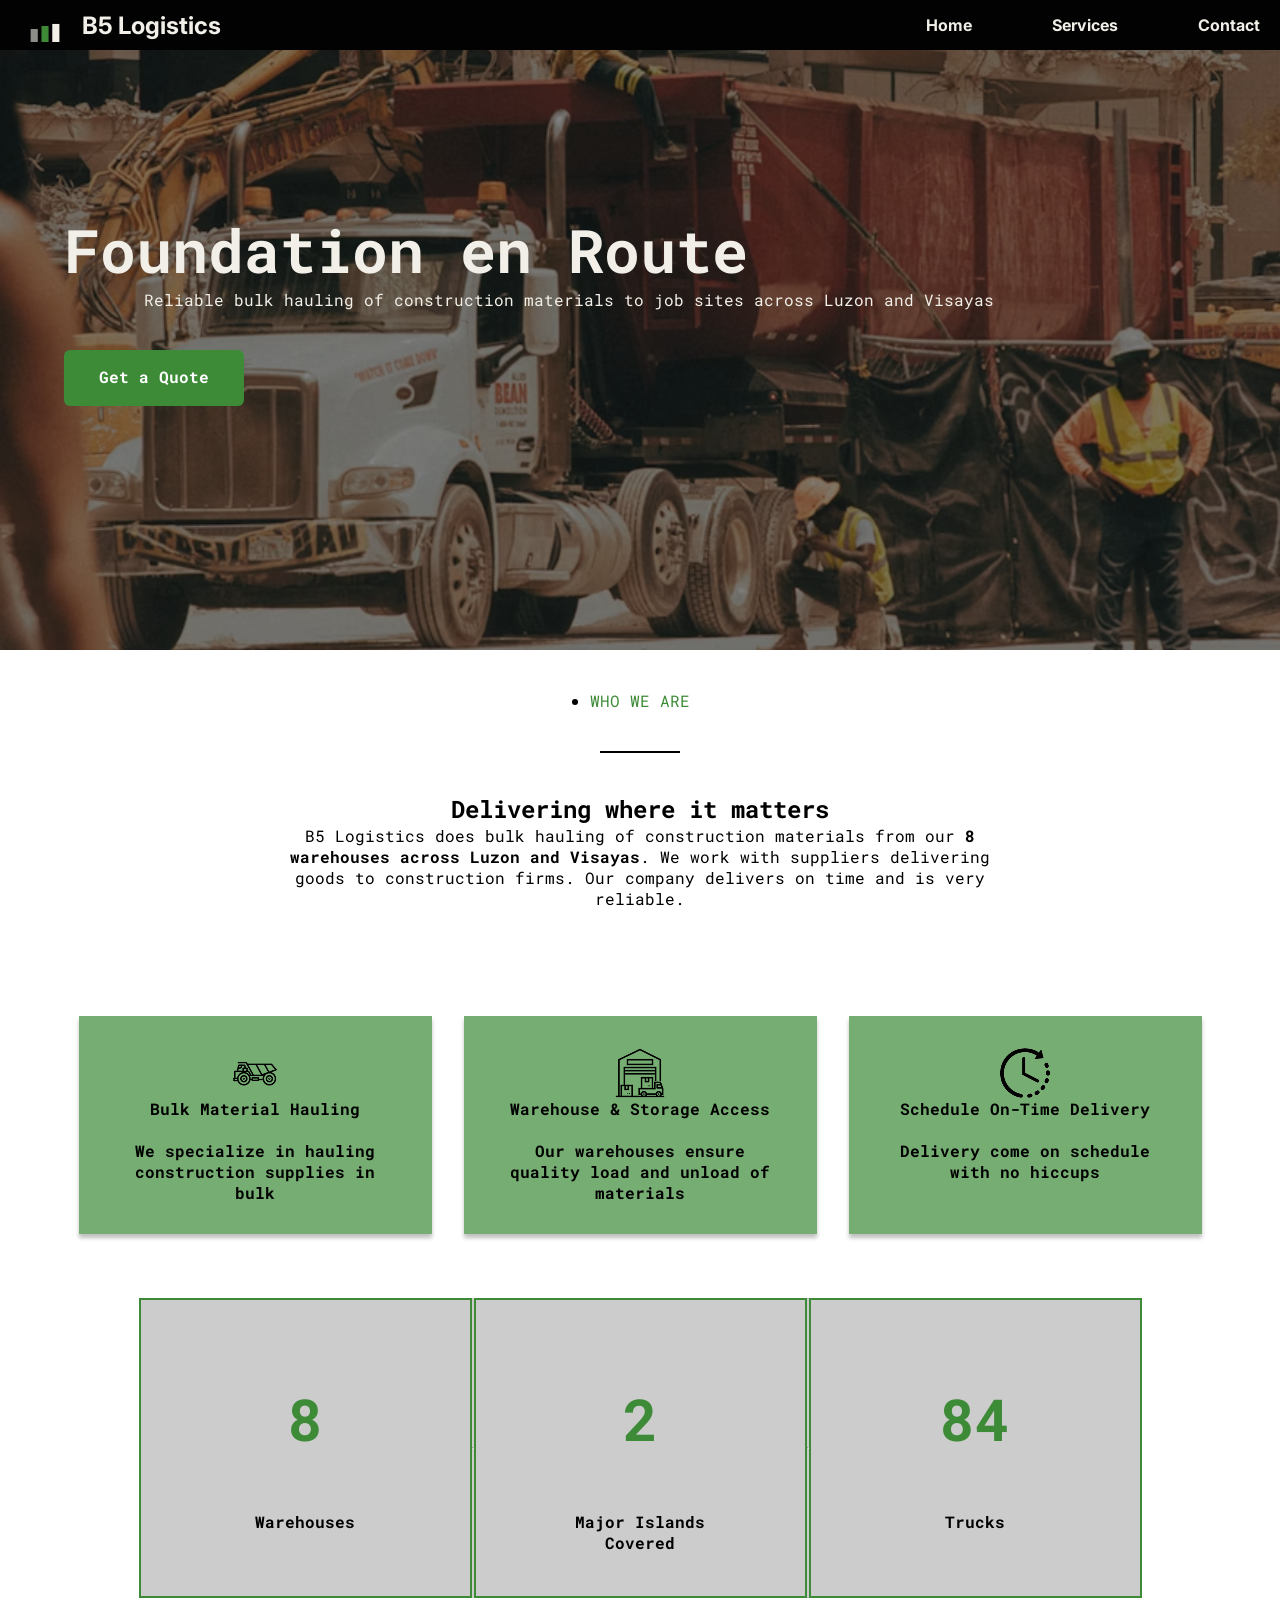
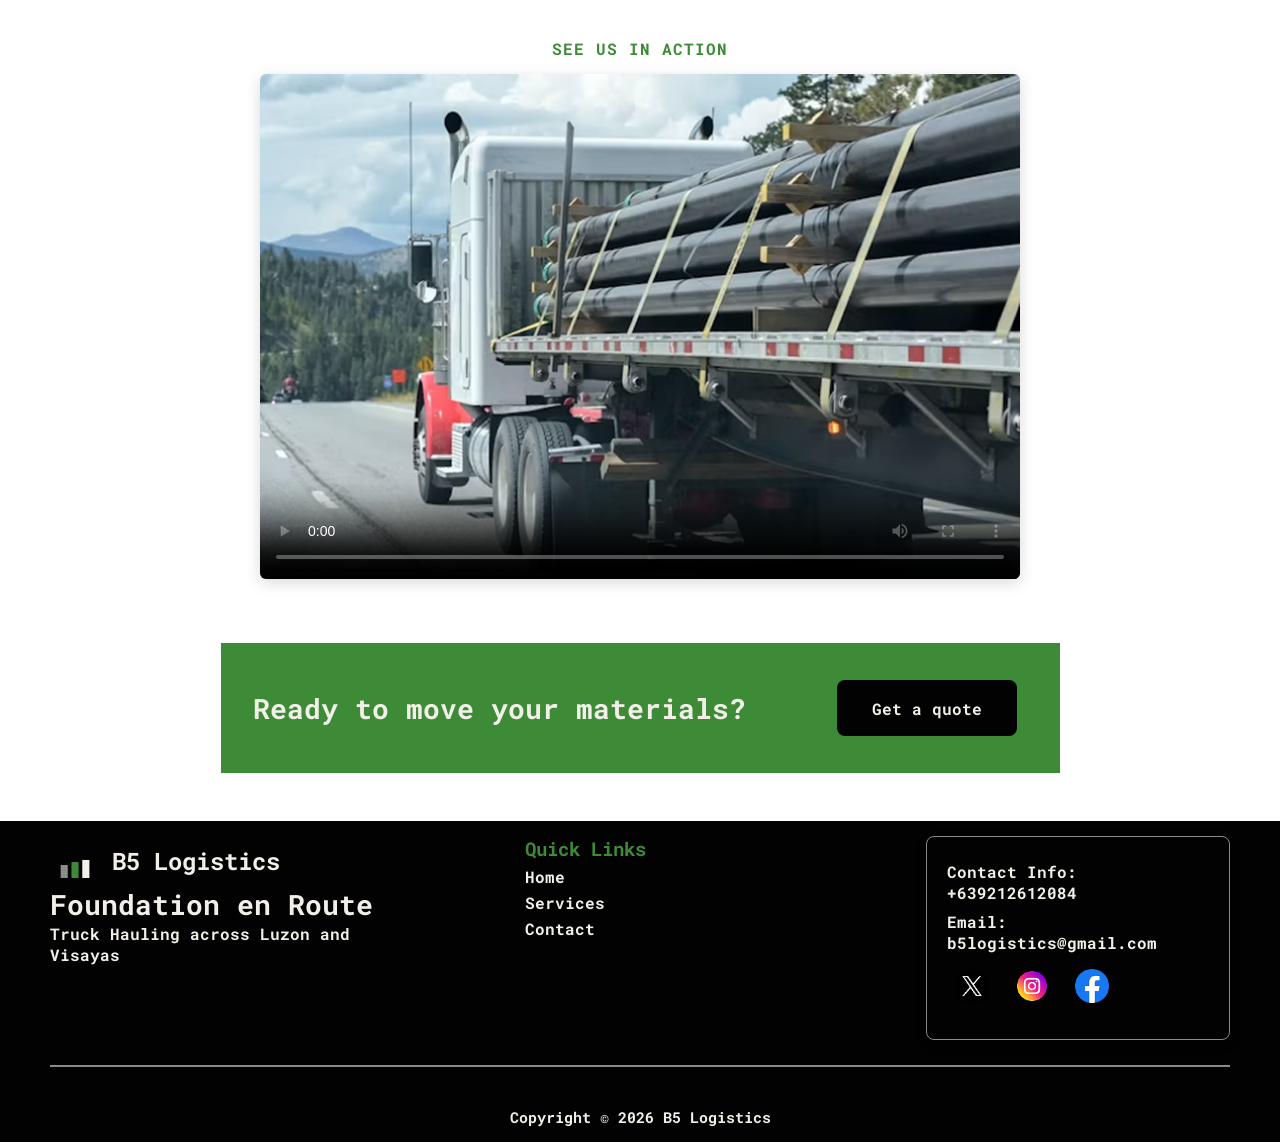
==== index.html @ 001ccda4 "added uncommited files" ====
<!DOCTYPE html>
<html lang="en">
<head>
    <meta charset="UTF-8">
    <meta name="viewport" content="width=device-width, initial-scale=1.0">
    <link rel="stylesheet" href="css/styles.css">
    <link rel="preconnect" href="https://fonts.googleapis.com">
    <link rel="preconnect" href="https://fonts.gstatic.com" crossorigin>
    <link href="https://fonts.googleapis.com/css2?family=Cinzel+Decorative:wght@400;700;900&family=Roboto+Mono:ital,wght@0,100..700;1,100..700&display=swap" rel="stylesheet">
    <link rel="preconnect" href="https://fonts.googleapis.com">
    <link rel="preconnect" href="https://fonts.gstatic.com" crossorigin>
    <link href="https://fonts.googleapis.com/css2?family=Cinzel+Decorative:wght@400;700;900&family=Inter:ital,opsz,wght@0,14..32,100..900;1,14..32,100..900&family=Roboto+Mono:ital,wght@0,100..700;1,100..700&display=swap" rel="stylesheet">
    <title>Home Page</title>
</head>
<body>
    <header>
        <nav id="navbar">
            <div class="logo">
                <img src="images/B5_LOGO NO BG.png" alt="B5 LOGO">
            <h1>B5 Logistics</h1>
            </div>
            
            <ul class="nav-list">
                <li><a href="/">Home</a></li>
                <li><a href="services.html">Services</a></li>
                <li><a href="contact.html">Contact</a></li>
            </ul>
        </nav>
    </header>

    <main>
        <div class="container">
            <section class="hero">
                <div class="hero-section">
                <h1>Foundation en Route</h1>
                <p>Reliable bulk hauling of construction materials to job sites across Luzon and Visayas</p>
                <a href="#" class="btn-primary">Get a Quote</a>
            </div>
            </section>
            <section class="who-we-are">
                <ul>
                    <li>WHO WE ARE</li>
                    <hr>
                </ul>
                
                <div>
                    <h1>Delivering where it matters</h1>
                    <p>B5 Logistics does bulk hauling of construction materials from our <strong> 8 warehouses across Luzon and Visayas</strong>. We work with suppliers delivering goods to construction firms. Our company delivers on time and is very reliable.</p>
                </div>
            </section>

            <section class="cards">
                <div>
                    <img src="/images/transport 1.png" alt="truck">
                    <p>Bulk Material Hauling</p> <br>
                    <p>We specialize in hauling construction supplies in bulk</p>
                </div>

                <div>
                    <img src="/images/transport 2.png" alt="">
                    <p>Warehouse & Storage Access</p> <br>
                    <p>Our warehouses ensure quality load and unload of materials</p>
                </div>

                <div>
                    <img src="/images/transport 3.png" alt="">
                    <p>Schedule On-Time Delivery</p> <br>
                    <p>Delivery come on schedule with no hiccups</p>
                </div>
            </section>

            <section class="stats">
                <div>
                    <h1>8</h1>
                    <p>Warehouses</p>
                    
                </div>
                <hr>
                <div>
                    <h1>2</h1>
                    <p>Major Islands Covered</p>
                </div>
                <hr>
                <div>
                    <h1>84</h1>
                    <p>Trucks</p>
                </div>
            </section>

            <section class="video-section">
                <h3>SEE US IN ACTION</h3>
                <div class="video-container" id="videoContainer">
                    <video controls poster="images/truck 1.png" class="truck-video">
                    <source src="media/haul mp4.mp4" type="video/mp4">
                    <source src="media/haul webm.webm" type="video/webm">
                    Your browser does not support the video tag.
                    </video>
                    
                    </div>
                </div> 
            </section>

            <section class="CTA">
                <h3>Ready to move your materials?</h3>
                <div>Get a quote</div>
            </section>
        </div>
    </main>
    <footer>
        <div class="footer-section">
            <div class="big-3">
                <div class="logo-links">
                <div class="footer-logo">
                    <div class="logo">
                    <img src="images/B5_LOGO NO BG.png" alt="B5 LOGO">
                    <h2>B5 Logistics</h2>
                    </div>
                    <h3>Foundation en Route</h3>
                    <p>Truck Hauling across Luzon and Visayas</p>
                </div>
                <div class="footer-links">
                    <h3 class="quick-links">Quick Links</h3>
                    <p><a href="#">Home</a></p>
                    <p><a href="#">Services</a></p>
                    <p><a href="#">Contact</a></p>
                </div>
            </div>
            <div class="contact-info">
                <p><a href="tel:+09212612084">Contact Info:  +639212612084</a></p>
                <p><a href="mailto:b5logistics@gmail.com">Email: b5logistics@gmail.com</a></p>
                <div class="soc-med">
                    <img src="images/twitter 1.png" alt="twitter" >
                    <img src="images/instagram (1) 1.png" alt="ig">
                    <img src="images/facebook (1) 1.png" alt="fb">
                </div>
            </div>
            </div>
            <hr>
            <div class="copyright">
                <p>Copyright &#169; 2026 B5 Logistics</p>
            </div>
        </div>
        
    </footer>
</body>
</html>
---- css/styles.css ----
:root{
    --black: #020202;
    --off-white: #f1efe8;
    --safety-green: #3D8B37;
    --concrete: #8a8c88;
}

* {
    margin: 0;
    padding: 0;
    box-sizing: border-box;
}

body{
    padding: 0;
    font-family: "Roboto Mono", monospace;
}

/* NAV BAR */
#navbar {
    max-height: 80px;
    background-color: var(--black);
    display: flex;
    color: var(--off-white);
    align-items: center;
    justify-content: space-between;
    padding: 0 20px;
    font-family: "Inter", sans-serif;
}

#navbar img {
    width: 50px;
    height: 50px;
    padding:0.5rem 0.5rem;
    margin: 0;
}

#navbar h1 {
    font-size: 24px;
}

.logo {
    display: flex;
    align-items: center;
    gap: 12px;
}
.nav-list {
    list-style: none;
    display: flex;
    gap: 5rem;
    align-items: center;
    max-width: 395px;
    margin: 0;
    
}

.nav-list a {
    text-decoration: none;
    color: var(--off-white);
}

.nav-list li {
    font-weight: bold;
    font-family: inter;
}

/* Container Div */
.container {
    width: 100%;
    max-width: 1280px;
    margin: 0 auto;
    
}

/* Hero Section */
.hero {
    background-image: url("/images/B5\ hero\ image.avif");
    color: var(--off-white);
    height: 600px;
    position: relative;
    background-size: cover;
    background-position: center;
    display: flex;
    
    margin: 0 auto;
    padding: 10rem 4rem;
}

.hero::before {
    content: "";
    background-color: rgba(26, 26, 26, 0.55);
    width: 100%;
    height: 100%;
    top: 0;
    left: 0;
    z-index: 0;
    position: absolute;
}

.hero-section {
    position: relative;
    z-index: 1;
    color: var(--off-white);
    display: flex;
    flex-direction: column;
}

.hero-section h1 {
    font-size: 60px;
}

.hero-section p {
    margin: 0 5rem;
    padding: 0 0 40px;
}

.btn-primary {
    display: inline-block;
    background-color: var(--safety-green);
    text-decoration: none;
    color: white;
    font-weight: bold;
    text-align: center;
    width: 180px;
    height: 56px;
    border-radius: 6px;
    padding: 16px 32px;
}

/* After section */
.who-we-are {
    display: flex;
    flex-direction: column;
    gap: 2rem;
    align-items: center;
    margin-top: 2.5em;
    margin-bottom: 2.5em;
}


.who-we-are ul {
    color: var(--safety-green);
    
}

li::marker {
    color: #020202;
}

.who-we-are hr {
    border: 1.5px solid black;
    display: block;
    margin-top: 2.5em;
    margin-bottom: 0.5em;
    margin-left: auto;
    margin-right: auto;
    width: 5em;
}

.who-we-are div {
    display: flex;
    flex-direction: column;
    max-width: 750px;
    max-height: 66px;
    text-align: center;
    align-items: center;
    margin-bottom: 117px;
}

.cards{
    display: flex;
    align-items: center;
    justify-content: center;
    gap: 2em;
    margin-bottom: 4rem;
}

.cards div, .cards p{
    align-items: center;
    text-align: center;
}

.cards div{
    width: 353px;
    height: 218px;
    display: flex;
    flex-direction: column;
    background-color: rgb(from var(--safety-green) r g b / 0.7);
    padding: 32px;
    font-weight: bold;   
    box-shadow: 0 4px 4px 0 rgba(0, 0, 0, 0.25);
}

.cards div img{
    height: 50px;
    width: 50px;
}

/* stats */
.stats{
    display: flex;
    justify-content: center;
    align-items: center;
    background-color: rgb(0 0 0 / 0.20);
    max-width: 1003px;
    margin: 0 auto 2.5em auto;
}

.stats div{
    display: flex;
    flex-direction: column;
    align-items: center;
    text-align: center;
    gap: 54px;
    padding: 80px;
    width: 100%;
    font-weight: bold;
    max-height: 300px;
    border-left: 2px solid #8c8c88;
    border: 2px solid var(--safety-green);
}

.stats h1{
    color: var(--safety-green);
    font-size: 58px;
}

/* Video Section */
.video-section{
    text-align: center;
    max-width: 800px;
    margin: 40px auto;
    padding: 0 20px;
}

.video-section h3{
    color: var(--safety-green);
    font-size: 1rem;
    font-weight: bold;
    letter-spacing: 1px;
    margin-bottom: 15px;
}

.truck-video{
    position: relative;
    width: 100%;
    cursor: pointer;
    border-radius: 6px;
    overflow: hidden;
    box-shadow: 0 4px 15px rgba(0, 0, 0, 0.15);
    display: block;
    margin-bottom: 4rem;
}

/* CTA*/
.CTA{
    width: 100%;
    max-width: 839px;
    display: flex;
    align-items: center;
    justify-content: center;
    gap: 5rem;
    height: 130px;
    background-color: var(--safety-green);
    margin: 0 auto 3rem auto;
    padding: 4rem 2rem;
    color: var(--off-white);
}

.CTA h3{
    font-weight: bold;
    font-size: 1.75em;
    text-align: center;
}

.CTA div{
    background-color: var(--black);
    width: 180px;
    height: 56px;
    display: inline-flex;
    border-radius: 8px;
    align-items: center;
    justify-content: center;
    margin: 0 auto;
    padding: 1.75rem 1.1rem;
    font-weight: bold;
}

/* footer */

.footer-section{
    width: 100%;
    min-height: 240px;
    color: var(--off-white);
    background-color: var(--black);
    padding: 15px 50px;
    position: relative;
    
}

.big-3{
    display: flex;
    gap: 280px;
    position: relative;
}
.logo-links{
    display: inline-flex;
    gap: 110px;
}

.footer-section img {
    width: 50px;
    height: 50px;
    padding:0.5rem 0.5rem;
    margin: 0;
}

.footer-logo{
    display: flex;
    flex-direction: column;
    width: 365px;
}

.footer-logo h3 {
    font-size: 28px;
}

.footer-logo p{
    font-size: 15;
    font-weight: bold;
}

.footer-links{
    display: flex;
    flex-direction: column;
    gap: 0.3rem;
}

.quick-links{
    color: var(--safety-green);
    font-weight: bold;
}

.footer-links a, .contact-info a{
    text-decoration: none;
    color: var(--off-white);
    font-weight: bold;
}

.contact-info{
    display: flex;
    flex-direction: column;
    gap: 0.5rem;
}

.soc-med img{
    width: 50px;
    height: 50px;
}

footer hr{
    border: 1px solid var(--concrete);
    margin: 25px auto 40px auto;
    width: 100%;
}

.copyright{
    margin: 0 auto;
    width: 100%;
    text-align: center;
    padding: 0;
    
}

.copyright p{
    font-weight: bold;
    font-size: 15px;
}


.text-header {
    background-color: var(--black);
    min-height: 220px;
    display: flex;
    flex-direction: column;
    justify-content: center;
    padding: 20px;
}

.text-header h1,
.text-header p {
    color: var(--off-white);
}

.text-header h1 { font-size: 46px; }

.text-header p {
    font-size: 17px;
    max-width: 500px;
    margin-top: 14px;
}

.services, .history {
    max-width: 1280px;
    margin: 0 auto;
    padding: 50px 20px;
    display: flex;
    flex-direction: column;
    gap: 56px;
}

.service-row, .contact-row {
    display: flex;
    flex-direction: column;
    gap: 24px;
}

.service-row img, .contact-row img {
    width: 100%;
    height: 240px;
    object-fit: cover;
    border-radius: 8px;
    box-shadow: 0 4px 12px rgba(0, 0, 0, 0.15);
}

.service-row h2, .contact-row h2 {
    font-size: 26px;
    margin-bottom: 14px;
}

.service-row p, .contact-row p {
    font-size: 17px;
    line-height: 1.6;
}

/* TABLET AND UP */
@media (min-width: 768px) {
    .service-row, .contact-row {
        flex-direction: row;
        align-items: center;
        gap: 60px;
    }

    .service-row img,
    .service-row div, .contact-row img, .contact-row div {
        flex: 1;
    }

    .service-row img, .contact-row img { height: 380px; }

    .service-row:nth-child(even) {
        flex-direction: row-reverse;
    }
}

/* COVERAGE TABLE: mobile first */
.coverage-table { display: none; }

.coverage-list {
    list-style: none;
    display: flex;
    flex-direction: column;
    gap: 12px;
}

.coverage-list li {
    background-color: var(--off-white);
    border-left: 4px solid var(--safety-green);
    border-radius: 6px;
    padding: 14px 16px;
    display: flex;
    flex-direction: column;
    gap: 4px;
}

.coverage-list span { font-size: 14px; }

.visually-hidden {
    position: absolute;
    width: 1px;
    height: 1px;
    overflow: hidden;
    clip: rect(0 0 0 0);
}

/* TABLET AND UP */
@media (min-width: 768px) {
    .coverage-list { display: none; }

    .table-wrap {
        border-radius: 8px;
        overflow: hidden;
        box-shadow: 0 4px 12px rgba(0, 0, 0, 0.15);
        margin-bottom: 40px;
    }

    .coverage-table {
        display: table;
        width: 100%;
        border-collapse: collapse;
        font-size: 15px;
    }

    .coverage-table th,
    .coverage-table td { padding: 16px 20px; }

    .coverage-table thead {
        background-color: var(--safety-green);
        color: white;
    }

    .coverage-table tbody tr { background-color: white; }
    .coverage-table tbody tr:nth-child(even) { background-color: var(--off-white); }

    .coverage-table th:nth-child(1),
    .coverage-table td:nth-child(1) { text-align: left; }

    .coverage-table th:nth-child(2),
    .coverage-table td:nth-child(2) { text-align: center; font-weight: bold; }

    .coverage-table th:nth-child(3),
    .coverage-table td:nth-child(3) { text-align: right; }
}

/* PRINT */
@media print {
    .coverage-table { display: table; }   /* always show the table on paper */
    .coverage-list { display: none; }
    .coverage-table thead { background-color: black; color: white; }
    .table-wrap { box-shadow: none; }
}

/* CONTACT FORM + INFO: mobile first */
.contact {
    display: flex;
    flex-direction: column;
    gap: 32px;
    padding: 50px 20px;
}

.contact fieldset {
    border: 1.5px solid var(--concrete);
    border-radius: 8px;
    padding: 24px 20px;
    box-shadow: 0 4px 12px rgba(0, 0, 0, 0.15);
}

.contact legend {
    color: var(--safety-green);
    font-weight: bold;
    padding: 0 8px;
}

.field {
    display: flex;
    flex-direction: column;
    gap: 6px;
    margin-bottom: 18px;
}

.field label {
    font-size: 13px;
    color: var(--concrete);
}

.field input,
.field textarea {
    width: 100%;
    padding: 12px;
    border: 1px solid var(--concrete);
    border-radius: 4px;
    font: inherit;
    font-size: 15px;
    background-color: white;
}

.field textarea {
    min-height: 140px;
    resize: vertical;
}

.field input:focus,
.field textarea:focus {
    outline: 2px solid var(--safety-green);
    border-color: var(--safety-green);
}

/* buttons */
.form-buttons {
    display: flex;
    justify-content: center;
    gap: 16px;
    margin-top: 24px;
}

.btn-submit,
.btn-reset {
    font: inherit;
    font-weight: bold;
    padding: 12px 32px;
    border-radius: 6px;
    cursor: pointer;
    box-shadow: 0 2px 6px rgba(0, 0, 0, 0.15);
}

.btn-submit {
    background-color: var(--safety-green);
    color: white;
    border: none;
}

.btn-reset {
    background-color: transparent;
    color: var(--concrete);
    border: 1.5px solid var(--concrete);
}

/* info box */
.contact-info {
    border: 1.5px solid var(--concrete);
    border-radius: 8px;
    padding: 24px 20px;
    box-shadow: 0 4px 12px rgba(0, 0, 0, 0.15);
}

.contact-info h2 {
    display: flex;
    align-items: center;
    gap: 10px;
    color: var(--safety-green);
    font-size: 22px;
    margin-bottom: 8px;
}

.contact-info h2 img {
    width: 28px;
    height: 28px;
}

.info-row {
    display: flex;
    gap: 16px;
    padding: 14px 0;
    border-bottom: 1px solid var(--concrete);
}

.info-row:last-child { border-bottom: none; }

.info-row dt {
    font-weight: bold;
    min-width: 110px;
}

.info-row a {
    color: inherit;
    text-decoration: none;
}

/* DESKTOP: form left, info right */
@media (min-width: 1024px) {
    .contact {
        flex-direction: row;
        align-items: flex-start;
        gap: 48px;
    }

    .contact-form { flex: 3; }

    .contact-info { flex: 2; }
}

/* PRINT: forms don't work on paper, so show contact info only */
@media print {
    .contact-form { display: none; }
    .contact-info { box-shadow: none; border: none; }
}
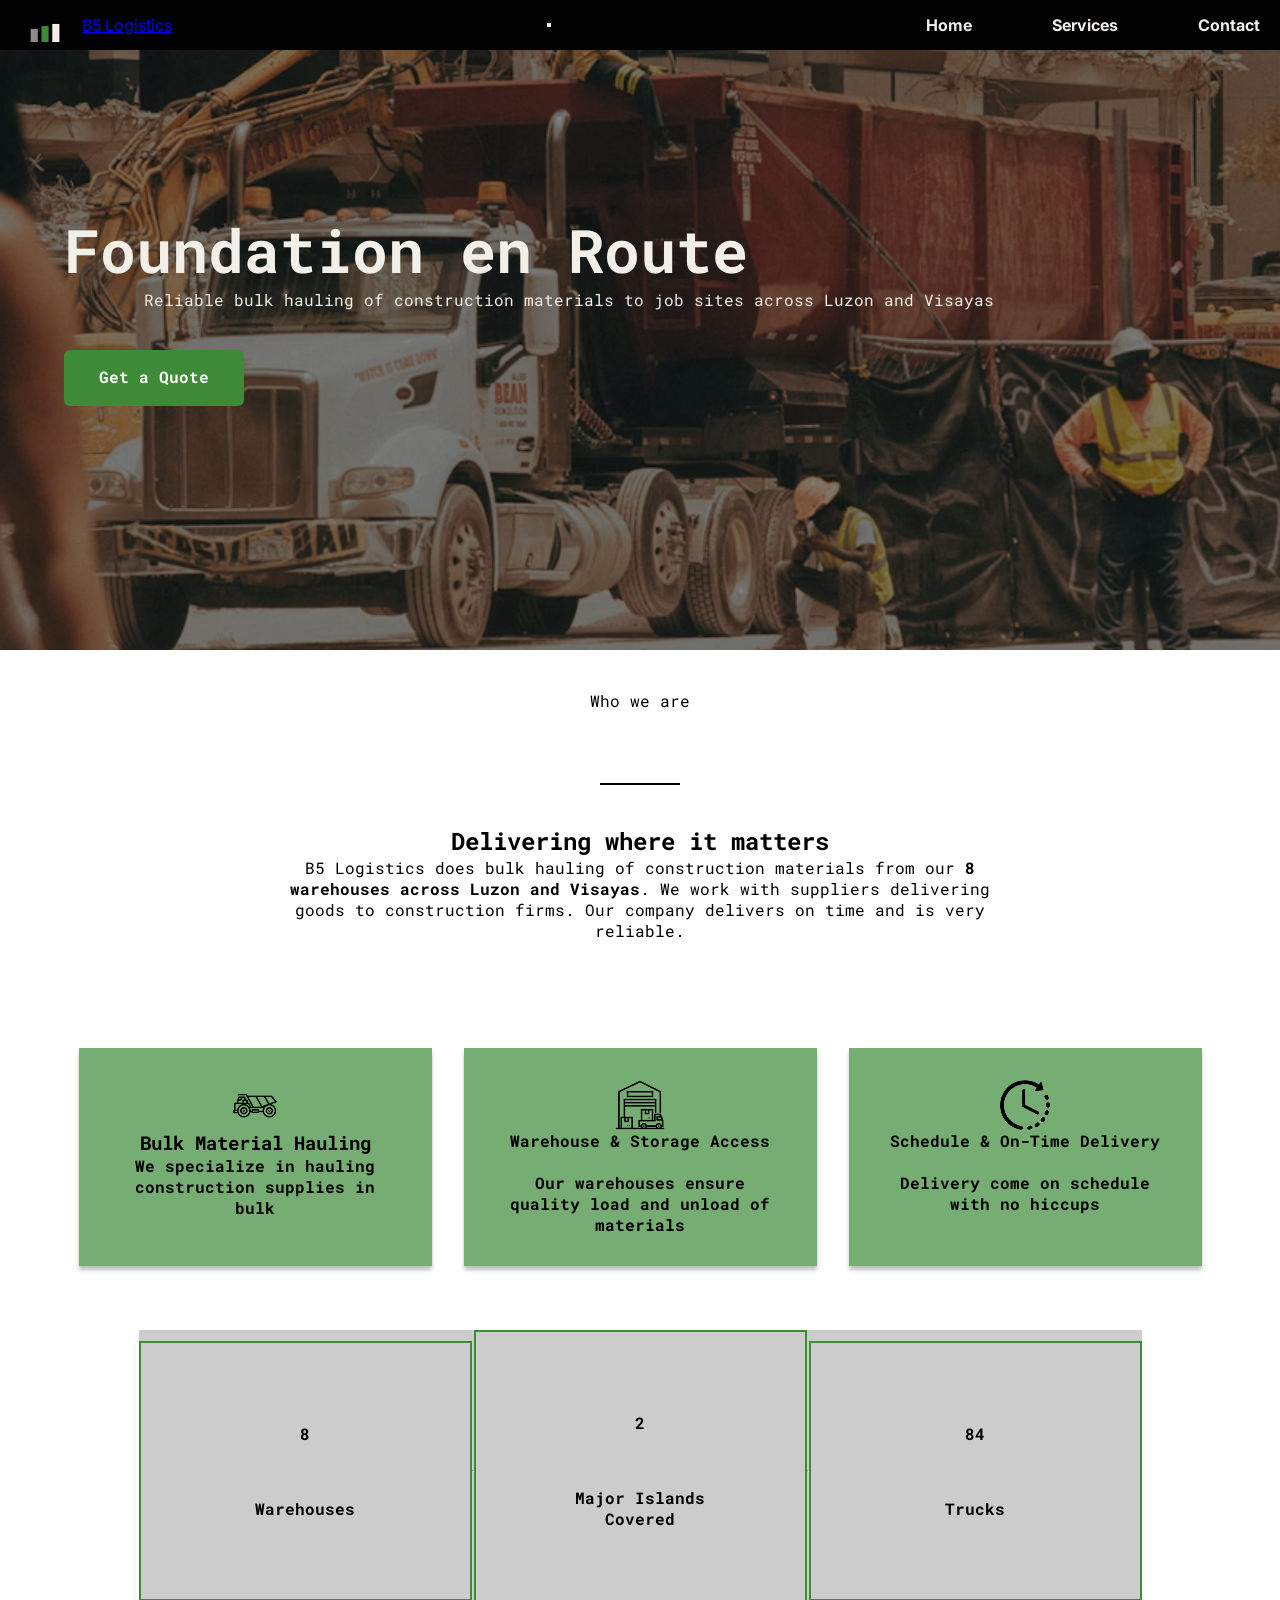
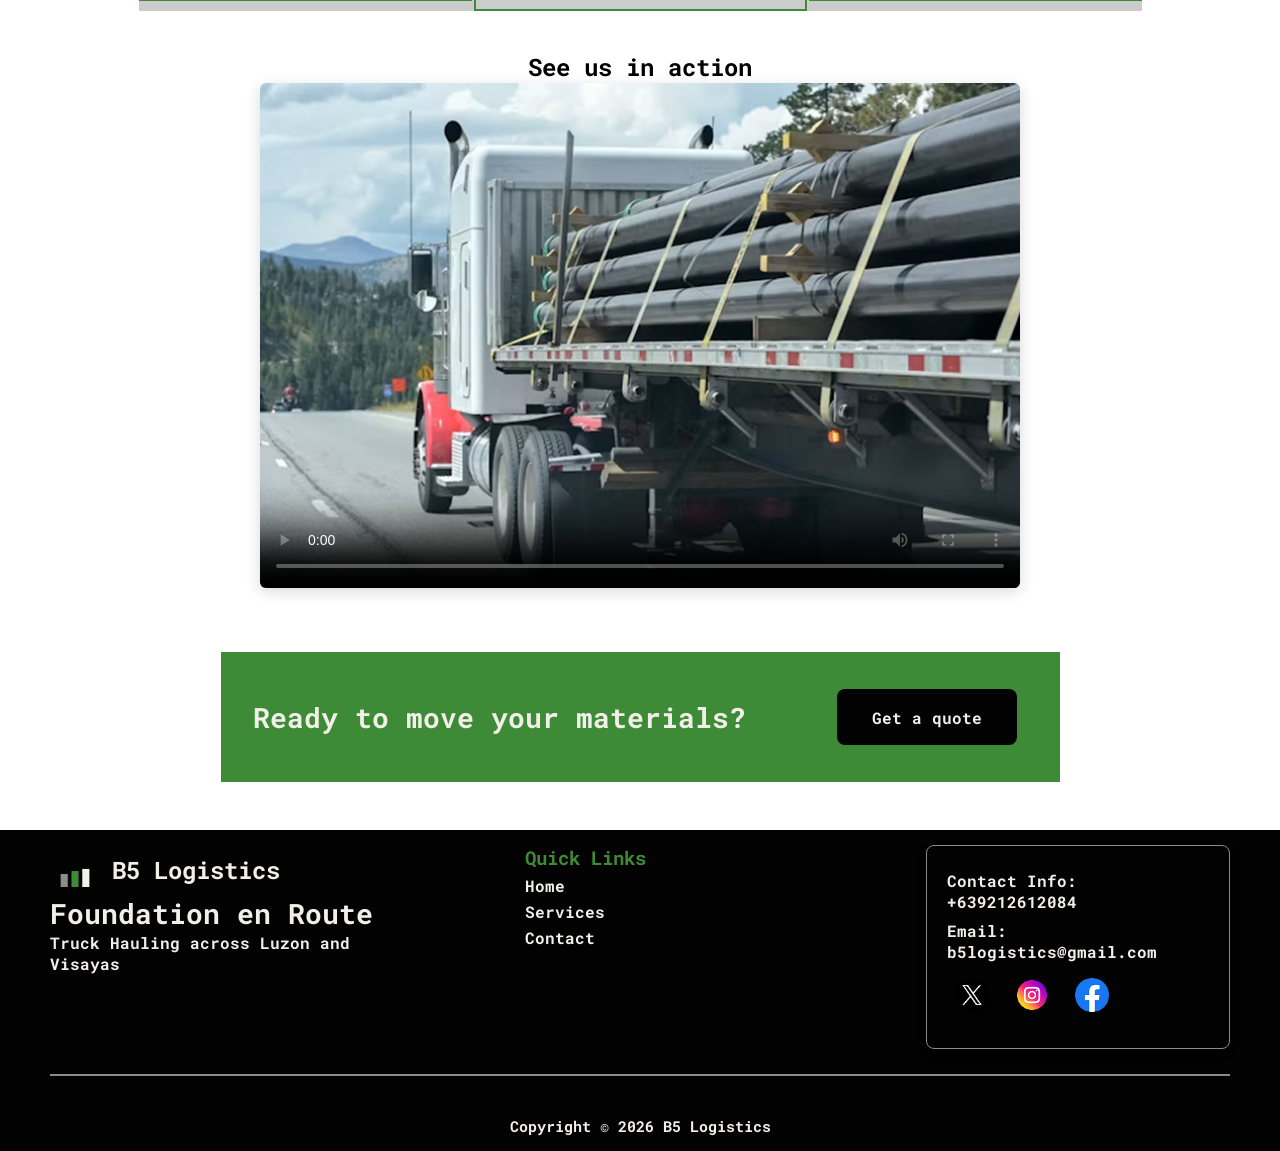
==== commit 6a2f9fe3: "added navbar toggle, changed footer" ====
--- a/index.html
+++ b/index.html
@@ -10,17 +10,22 @@
     <link rel="preconnect" href="https://fonts.googleapis.com">
     <link rel="preconnect" href="https://fonts.gstatic.com" crossorigin>
     <link href="https://fonts.googleapis.com/css2?family=Cinzel+Decorative:wght@400;700;900&family=Inter:ital,opsz,wght@0,14..32,100..900;1,14..32,100..900&family=Roboto+Mono:ital,wght@0,100..700;1,100..700&display=swap" rel="stylesheet">
-    <title>Home Page</title>
+    <title>B5 Logistics | Bulk Construction Materials Hauling</title>
+    <script src="js/script.js" defer></script>
 </head>
 <body>
     <header>
-        <nav id="navbar">
-            <div class="logo">
-                <img src="images/B5_LOGO NO BG.png" alt="B5 LOGO">
-            <h1>B5 Logistics</h1>
-            </div>
+        <nav id="navbar" aria-label="Main">
+            <a class="logo" href="index.html"><img src="images/B5_LOGO NO BG.png" alt="B5 LOGO">
+            <span class="brand-name">B5 Logistics</span>  </a>
             
-            <ul class="nav-list">
+            <button class="nav-toggle" id="navToggle" type="button" aria-label="Open menu" aria-expanded="false" aria-controls="navList">
+                <span class="bar"></span>
+                <span class="bar"></span>
+                <span class="bar"></span>
+            </button>
+
+            <ul class="nav-list" id="navList">
                 <li><a href="/">Home</a></li>
                 <li><a href="services.html">Services</a></li>
                 <li><a href="contact.html">Contact</a></li>
@@ -32,18 +37,16 @@
         <div class="container">
             <section class="hero">
                 <div class="hero-section">
-                <h1>Foundation en Route</h1>
-                <p>Reliable bulk hauling of construction materials to job sites across Luzon and Visayas</p>
-                <a href="#" class="btn-primary">Get a Quote</a>
-            </div>
+                    <h1>Foundation en Route</h1>
+                    <p>Reliable bulk hauling of construction materials to job sites across Luzon and Visayas</p>
+                    <a href="contact.html" class="btn-primary">Get a Quote</a>
+                </div>
             </section>
+
             <section class="who-we-are">
-                <ul>
-                    <li>WHO WE ARE</li>
-                    <hr>
-                </ul>
-                
-                <div>
+                <p class="eyebrow">Who we are</p>
+                <hr>
+                <div class="intro-text">
                     <h1>Delivering where it matters</h1>
                     <p>B5 Logistics does bulk hauling of construction materials from our <strong> 8 warehouses across Luzon and Visayas</strong>. We work with suppliers delivering goods to construction firms. Our company delivers on time and is very reliable.</p>
                 </div>
@@ -52,7 +55,7 @@
             <section class="cards">
                 <div>
                     <img src="/images/transport 1.png" alt="truck">
-                    <p>Bulk Material Hauling</p> <br>
+                    <h3>Bulk Material Hauling</h3> 
                     <p>We specialize in hauling construction supplies in bulk</p>
                 </div>
 
@@ -64,31 +67,30 @@
 
                 <div>
                     <img src="/images/transport 3.png" alt="">
-                    <p>Schedule On-Time Delivery</p> <br>
+                    <p>Schedule &amp; On-Time Delivery</p> <br>
                     <p>Delivery come on schedule with no hiccups</p>
                 </div>
             </section>
 
             <section class="stats">
-                <div>
-                    <h1>8</h1>
+                <div class="stat">
+                    <p class="stat-number" data-target="8">8</p>
                     <p>Warehouses</p>
-                    
                 </div>
                 <hr>
-                <div>
-                    <h1>2</h1>
+                <div class="stat">
+                    <p class="stat-number" data-target="2">2</p>
                     <p>Major Islands Covered</p>
                 </div>
                 <hr>
-                <div>
-                    <h1>84</h1>
+                <div class="stat">
+                    <p class="stat-number">84</p>
                     <p>Trucks</p>
                 </div>
             </section>
 
             <section class="video-section">
-                <h3>SEE US IN ACTION</h3>
+                <h2 class="eyebrow">See us in action</h2>
                 <div class="video-container" id="videoContainer">
                     <video controls poster="images/truck 1.png" class="truck-video">
                     <source src="media/haul mp4.mp4" type="video/mp4">
@@ -129,9 +131,12 @@
                 <p><a href="tel:+09212612084">Contact Info:  +639212612084</a></p>
                 <p><a href="mailto:b5logistics@gmail.com">Email: b5logistics@gmail.com</a></p>
                 <div class="soc-med">
-                    <img src="images/twitter 1.png" alt="twitter" >
-                    <img src="images/instagram (1) 1.png" alt="ig">
-                    <img src="images/facebook (1) 1.png" alt="fb">
+                    <a href="https://x.com" target="_blank" rel="noopener" aria-label="B5 Logistics on X (Twitter)"><img src="images/twitter 1.png" alt="twitter" ></a>
+                    
+                    <a href="https://www.instagram.com.christructure" target="_blank" rel="noopener" aria-label="B5 Logistics on Instagram"><img src="images/instagram (1) 1.png" alt="ig"></a>
+                    
+                    <a href="https://www.facebook.com.christructure" target="_blank" rel="noopener" aria-label="B5 Logistics on Facebook"><img src="images/facebook (1) 1.png" alt="fb"></a>
+                    
                 </div>
             </div>
             </div>
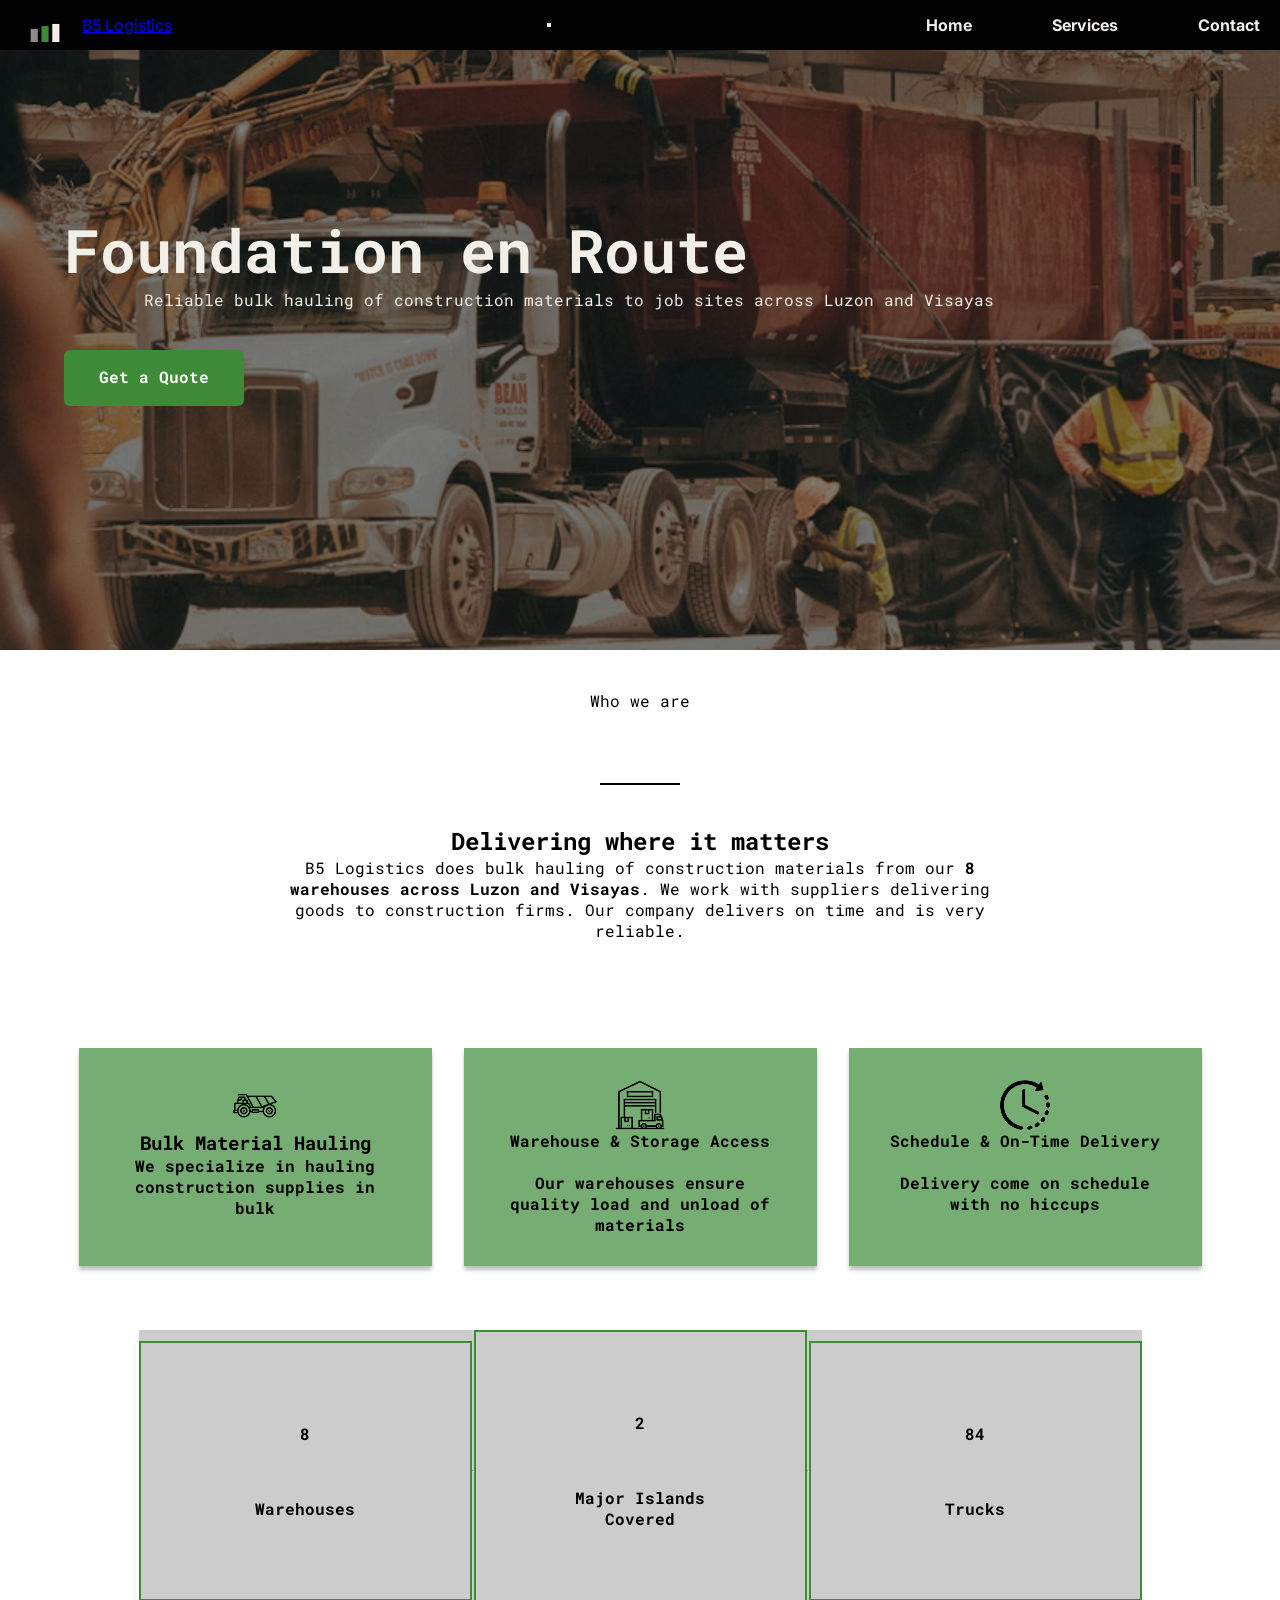
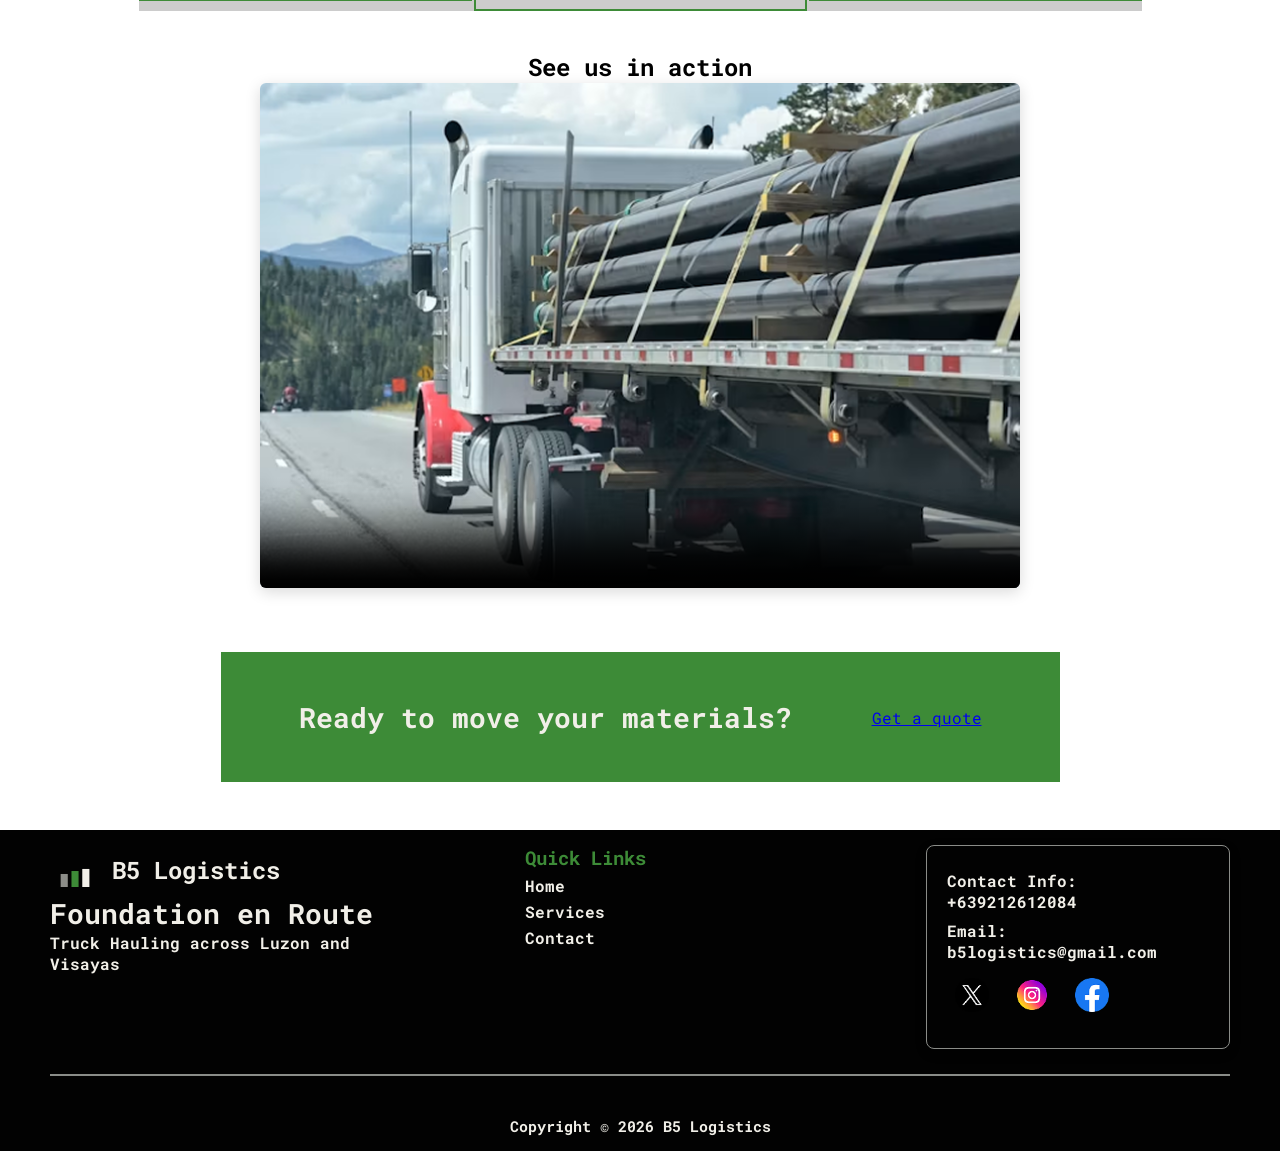
==== commit c2b8b489: "changed cta button class" ====
--- a/index.html
+++ b/index.html
@@ -104,7 +104,7 @@
 
             <section class="CTA">
                 <h3>Ready to move your materials?</h3>
-                <div>Get a quote</div>
+                <a href="contact.html" class="btn-dark">Get a quote</a>
             </section>
         </div>
     </main>
@@ -122,9 +122,9 @@
                 </div>
                 <div class="footer-links">
                     <h3 class="quick-links">Quick Links</h3>
-                    <p><a href="#">Home</a></p>
-                    <p><a href="#">Services</a></p>
-                    <p><a href="#">Contact</a></p>
+                    <p><a href="index.html">Home</a></p>
+                    <p><a href="services.html">Services</a></p>
+                    <p><a href="contact.html">Contact</a></p>
                 </div>
             </div>
             <div class="contact-info">
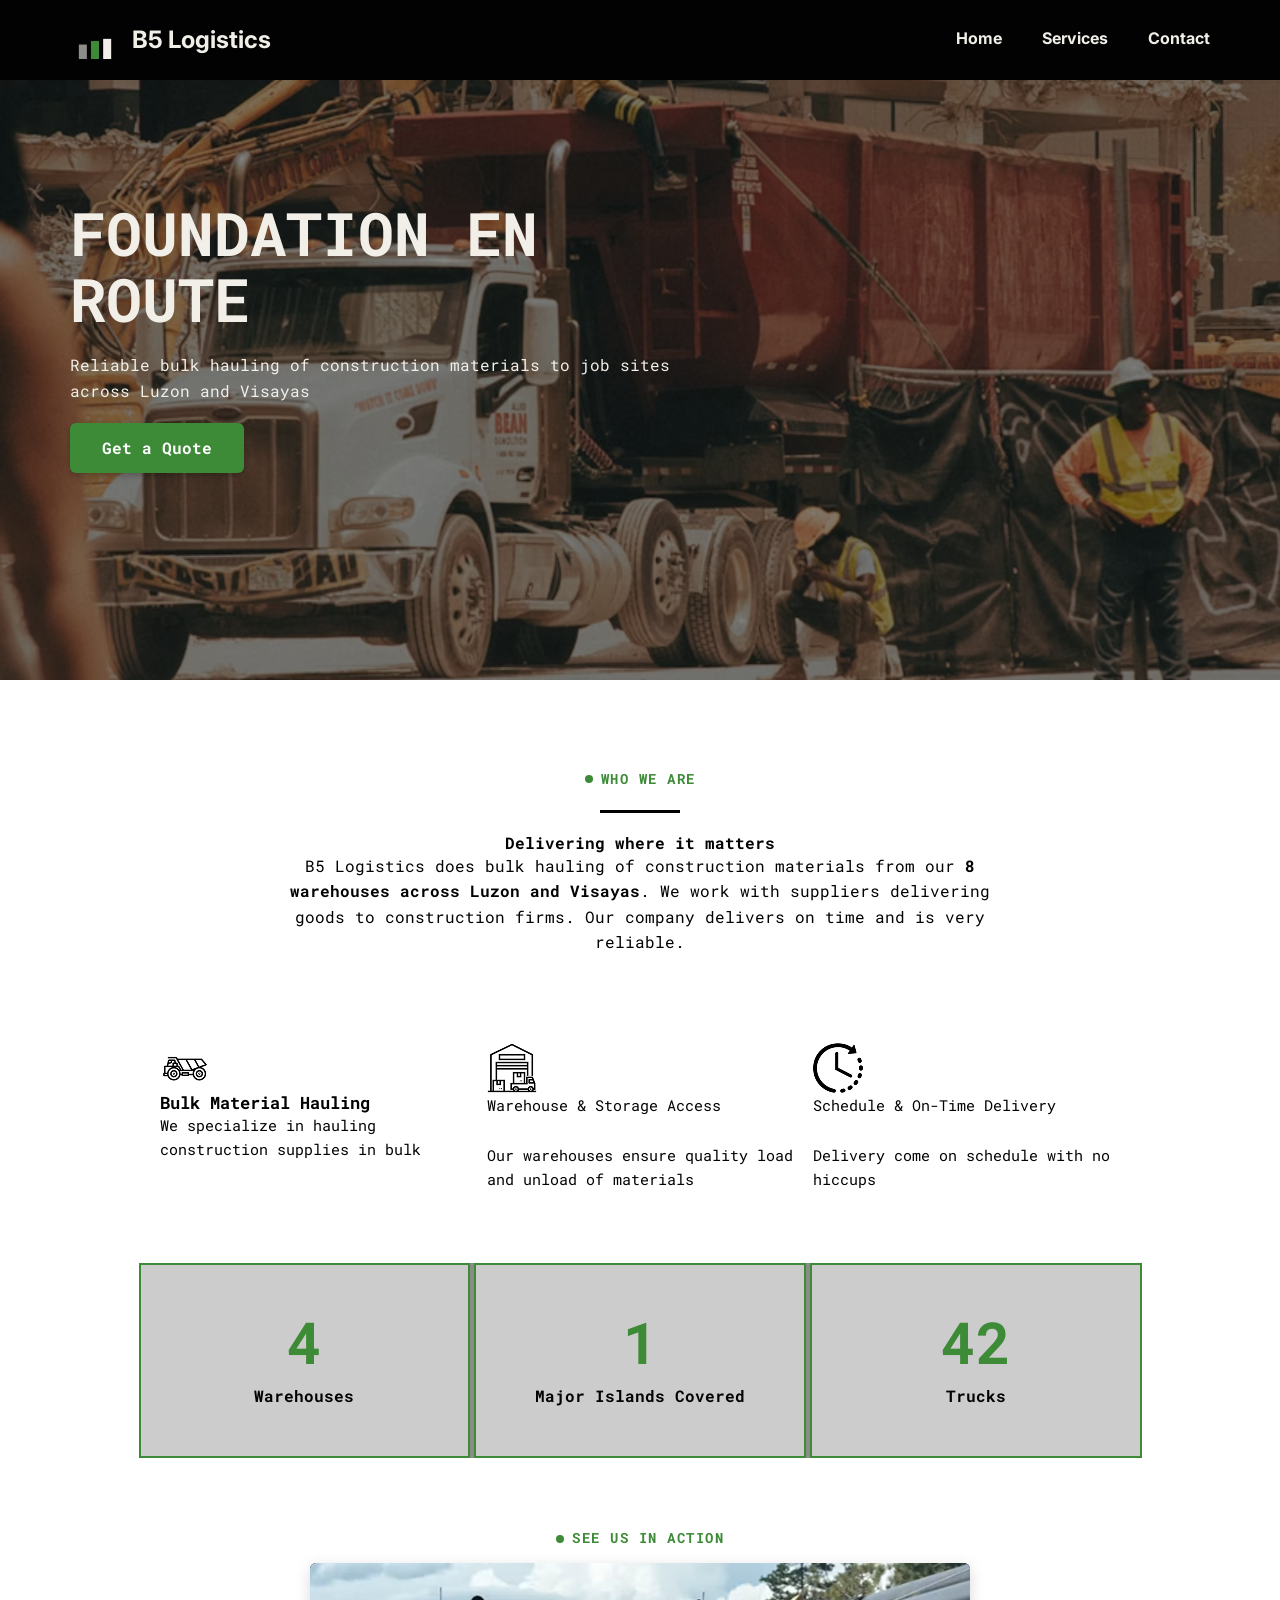
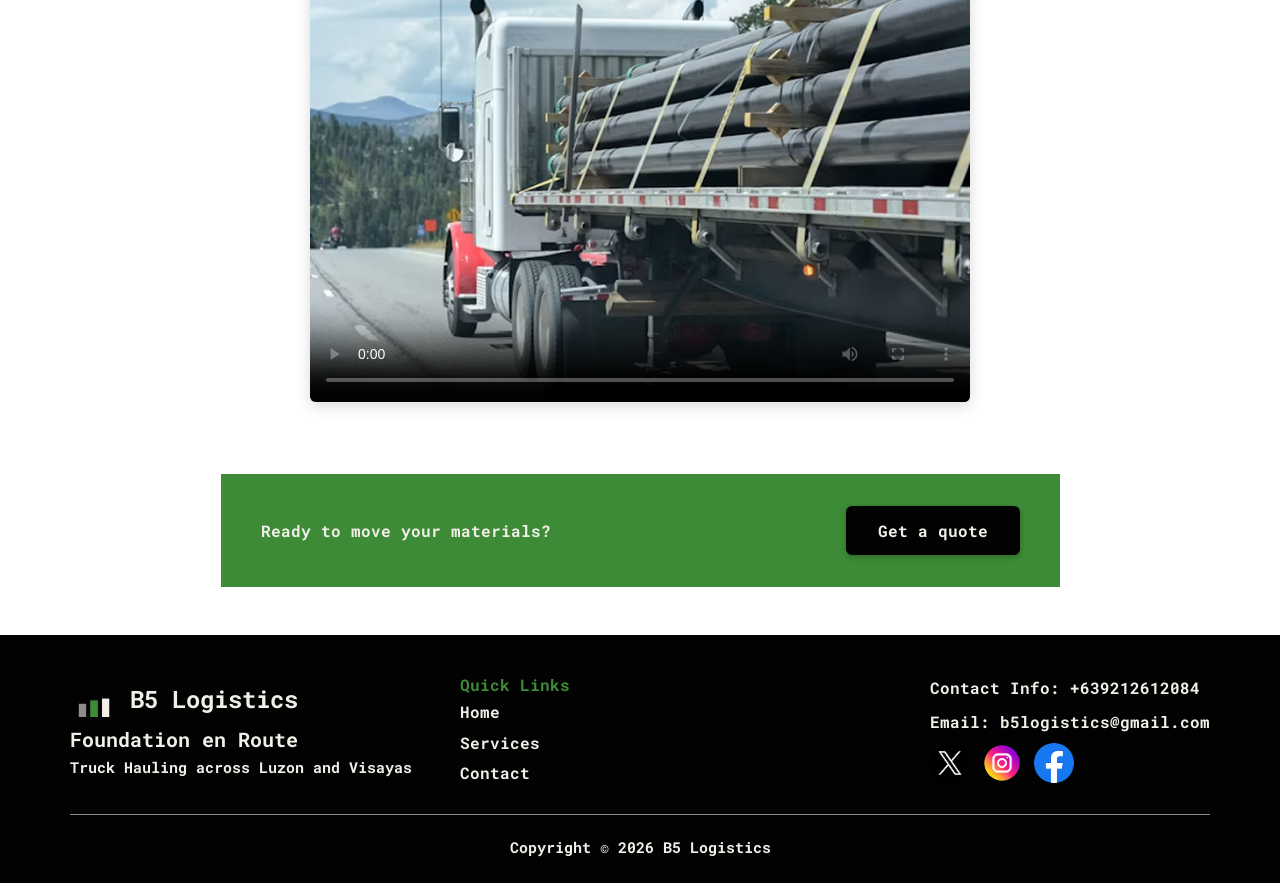
==== commit 386c3476: "organized css, added javascript" ====
--- a/index.html
+++ b/index.html
@@ -16,8 +16,10 @@
 <body>
     <header>
         <nav id="navbar" aria-label="Main">
-            <a class="logo" href="index.html"><img src="images/B5_LOGO NO BG.png" alt="B5 LOGO">
-            <span class="brand-name">B5 Logistics</span>  </a>
+            <a class="logo" href="index.html">
+                <img src="images/B5_LOGO NO BG.png" alt="B5 LOGO">
+                <span class="brand-name">B5 Logistics</span>
+            </a>
             
             <button class="nav-toggle" id="navToggle" type="button" aria-label="Open menu" aria-expanded="false" aria-controls="navList">
                 <span class="bar"></span>
@@ -84,7 +86,7 @@
                 </div>
                 <hr>
                 <div class="stat">
-                    <p class="stat-number">84</p>
+                    <p class="stat-number" data-target="84">84</p>
                     <p>Trucks</p>
                 </div>
             </section>
@@ -127,7 +129,7 @@
                     <p><a href="contact.html">Contact</a></p>
                 </div>
             </div>
-            <div class="contact-info">
+            <div class="footer-contact">
                 <p><a href="tel:+09212612084">Contact Info:  +639212612084</a></p>
                 <p><a href="mailto:b5logistics@gmail.com">Email: b5logistics@gmail.com</a></p>
                 <div class="soc-med">
--- a/css/styles.css
+++ b/css/styles.css
@@ -1,479 +1,104 @@
+/* ======================================================== 
+    B5 LOGISTICS - styles.css
+    (Mobile first)
+    Variables
+    Reset
+    Base
+    Nav bar
+    Hero
+    Intro
+    Cards
+    Stats
+    Video
+    CTA
+    Footer
+    Inner pages
+    Coverage
+    Contact
+    Animation
+    Tablet (min-width 768px)
+    Desktop (min-width: 1024px)
+    Print
+    =======================================================*/
+
+/* Variables */
 :root{
     --black: #020202;
     --off-white: #f1efe8;
     --safety-green: #3D8B37;
     --concrete: #8a8c88;
+    --concrete-dark: #5b5d59;
+    --gutter: 20px;
+    --radius: 8px;
+    --shadow1: 0 4px 12px rgba(0, 0, 0, 0.15);
+    --shadow2: 0 2px 6px rgba(0, 0, 0, 0.25);
+}
+
+
+/* Reset */
+*, *::before, *::after{
+    box-sizing: border-box;
 }
 
 * {
     margin: 0;
     padding: 0;
-    box-sizing: border-box;
-}
-
+}
+
+html {
+    -webkit-text-size-adjust: 100%;
+    scroll-behavior: smooth;
+}
+
+article, aside, figure, figcaption, footer, header, main, nav, section{
+    display: block;
+}
+
+img, video{
+    display: block;
+    max-width: 100%;
+    height: auto;
+}
+
+ul, ol{list-style: none;}
+
+a {color: inherit;}
+
+button, input, textarea{font: inherit; color: inherit;}
+
+button{
+    cursor: pointer;
+    background: none;
+    border: 0;
+}
+
+table {
+    border-collapse: collapse;
+    border-spacing: 0;
+}
+
+h1, h2, h3, h4{
+    font-size: inherit;
+    line-height: 1.2;
+}
+
+
+/* Base */
 body{
-    padding: 0;
+    font-size: 1rem;
+    line-height: 1.6;
+    color: var(--black);
     font-family: "Roboto Mono", monospace;
 }
 
-/* NAV BAR */
-#navbar {
-    max-height: 80px;
-    background-color: var(--black);
-    display: flex;
-    color: var(--off-white);
-    align-items: center;
-    justify-content: space-between;
-    padding: 0 20px;
-    font-family: "Inter", sans-serif;
-}
-
-#navbar img {
-    width: 50px;
-    height: 50px;
-    padding:0.5rem 0.5rem;
-    margin: 0;
-}
-
-#navbar h1 {
-    font-size: 24px;
-}
-
-.logo {
-    display: flex;
-    align-items: center;
-    gap: 12px;
-}
-.nav-list {
-    list-style: none;
-    display: flex;
-    gap: 5rem;
-    align-items: center;
-    max-width: 395px;
-    margin: 0;
-    
-}
-
-.nav-list a {
-    text-decoration: none;
-    color: var(--off-white);
-}
-
-.nav-list li {
-    font-weight: bold;
-    font-family: inter;
-}
-
-/* Container Div */
-.container {
-    width: 100%;
-    max-width: 1280px;
-    margin: 0 auto;
-    
-}
-
-/* Hero Section */
-.hero {
-    background-image: url("/images/B5\ hero\ image.avif");
-    color: var(--off-white);
-    height: 600px;
-    position: relative;
-    background-size: cover;
-    background-position: center;
-    display: flex;
-    
-    margin: 0 auto;
-    padding: 10rem 4rem;
-}
-
-.hero::before {
-    content: "";
-    background-color: rgba(26, 26, 26, 0.55);
-    width: 100%;
-    height: 100%;
-    top: 0;
-    left: 0;
-    z-index: 0;
-    position: absolute;
-}
-
-.hero-section {
-    position: relative;
-    z-index: 1;
-    color: var(--off-white);
-    display: flex;
-    flex-direction: column;
-}
-
-.hero-section h1 {
-    font-size: 60px;
-}
-
-.hero-section p {
-    margin: 0 5rem;
-    padding: 0 0 40px;
-}
-
-.btn-primary {
-    display: inline-block;
-    background-color: var(--safety-green);
-    text-decoration: none;
-    color: white;
-    font-weight: bold;
-    text-align: center;
-    width: 180px;
-    height: 56px;
-    border-radius: 6px;
-    padding: 16px 32px;
-}
-
-/* After section */
-.who-we-are {
-    display: flex;
-    flex-direction: column;
-    gap: 2rem;
-    align-items: center;
-    margin-top: 2.5em;
-    margin-bottom: 2.5em;
-}
-
-
-.who-we-are ul {
-    color: var(--safety-green);
-    
-}
-
-li::marker {
-    color: #020202;
-}
-
-.who-we-are hr {
-    border: 1.5px solid black;
-    display: block;
-    margin-top: 2.5em;
-    margin-bottom: 0.5em;
-    margin-left: auto;
-    margin-right: auto;
-    width: 5em;
-}
-
-.who-we-are div {
-    display: flex;
-    flex-direction: column;
-    max-width: 750px;
-    max-height: 66px;
-    text-align: center;
-    align-items: center;
-    margin-bottom: 117px;
-}
-
-.cards{
-    display: flex;
-    align-items: center;
-    justify-content: center;
-    gap: 2em;
-    margin-bottom: 4rem;
-}
-
-.cards div, .cards p{
-    align-items: center;
-    text-align: center;
-}
-
-.cards div{
-    width: 353px;
-    height: 218px;
-    display: flex;
-    flex-direction: column;
-    background-color: rgb(from var(--safety-green) r g b / 0.7);
-    padding: 32px;
-    font-weight: bold;   
-    box-shadow: 0 4px 4px 0 rgba(0, 0, 0, 0.25);
-}
-
-.cards div img{
-    height: 50px;
-    width: 50px;
-}
-
-/* stats */
-.stats{
-    display: flex;
-    justify-content: center;
-    align-items: center;
-    background-color: rgb(0 0 0 / 0.20);
-    max-width: 1003px;
-    margin: 0 auto 2.5em auto;
-}
-
-.stats div{
-    display: flex;
-    flex-direction: column;
-    align-items: center;
-    text-align: center;
-    gap: 54px;
-    padding: 80px;
-    width: 100%;
-    font-weight: bold;
-    max-height: 300px;
-    border-left: 2px solid #8c8c88;
-    border: 2px solid var(--safety-green);
-}
-
-.stats h1{
-    color: var(--safety-green);
-    font-size: 58px;
-}
-
-/* Video Section */
-.video-section{
-    text-align: center;
-    max-width: 800px;
-    margin: 40px auto;
-    padding: 0 20px;
-}
-
-.video-section h3{
-    color: var(--safety-green);
-    font-size: 1rem;
-    font-weight: bold;
-    letter-spacing: 1px;
-    margin-bottom: 15px;
-}
-
-.truck-video{
-    position: relative;
-    width: 100%;
-    cursor: pointer;
-    border-radius: 6px;
-    overflow: hidden;
-    box-shadow: 0 4px 15px rgba(0, 0, 0, 0.15);
-    display: block;
-    margin-bottom: 4rem;
-}
-
-/* CTA*/
-.CTA{
-    width: 100%;
-    max-width: 839px;
-    display: flex;
-    align-items: center;
-    justify-content: center;
-    gap: 5rem;
-    height: 130px;
-    background-color: var(--safety-green);
-    margin: 0 auto 3rem auto;
-    padding: 4rem 2rem;
-    color: var(--off-white);
-}
-
-.CTA h3{
-    font-weight: bold;
-    font-size: 1.75em;
-    text-align: center;
-}
-
-.CTA div{
-    background-color: var(--black);
-    width: 180px;
-    height: 56px;
-    display: inline-flex;
-    border-radius: 8px;
-    align-items: center;
-    justify-content: center;
-    margin: 0 auto;
-    padding: 1.75rem 1.1rem;
-    font-weight: bold;
-}
-
-/* footer */
-
-.footer-section{
-    width: 100%;
-    min-height: 240px;
-    color: var(--off-white);
-    background-color: var(--black);
-    padding: 15px 50px;
-    position: relative;
-    
-}
-
-.big-3{
-    display: flex;
-    gap: 280px;
-    position: relative;
-}
-.logo-links{
-    display: inline-flex;
-    gap: 110px;
-}
-
-.footer-section img {
-    width: 50px;
-    height: 50px;
-    padding:0.5rem 0.5rem;
-    margin: 0;
-}
-
-.footer-logo{
-    display: flex;
-    flex-direction: column;
-    width: 365px;
-}
-
-.footer-logo h3 {
-    font-size: 28px;
-}
-
-.footer-logo p{
-    font-size: 15;
-    font-weight: bold;
-}
-
-.footer-links{
-    display: flex;
-    flex-direction: column;
-    gap: 0.3rem;
-}
-
-.quick-links{
-    color: var(--safety-green);
-    font-weight: bold;
-}
-
-.footer-links a, .contact-info a{
-    text-decoration: none;
-    color: var(--off-white);
-    font-weight: bold;
-}
-
-.contact-info{
-    display: flex;
-    flex-direction: column;
-    gap: 0.5rem;
-}
-
-.soc-med img{
-    width: 50px;
-    height: 50px;
-}
-
-footer hr{
-    border: 1px solid var(--concrete);
-    margin: 25px auto 40px auto;
-    width: 100%;
-}
-
-.copyright{
-    margin: 0 auto;
-    width: 100%;
-    text-align: center;
-    padding: 0;
-    
-}
-
-.copyright p{
-    font-weight: bold;
-    font-size: 15px;
-}
-
-
-.text-header {
-    background-color: var(--black);
-    min-height: 220px;
-    display: flex;
-    flex-direction: column;
-    justify-content: center;
-    padding: 20px;
-}
-
-.text-header h1,
-.text-header p {
-    color: var(--off-white);
-}
-
-.text-header h1 { font-size: 46px; }
-
-.text-header p {
-    font-size: 17px;
-    max-width: 500px;
-    margin-top: 14px;
-}
-
-.services, .history {
-    max-width: 1280px;
-    margin: 0 auto;
-    padding: 50px 20px;
-    display: flex;
-    flex-direction: column;
-    gap: 56px;
-}
-
-.service-row, .contact-row {
-    display: flex;
-    flex-direction: column;
-    gap: 24px;
-}
-
-.service-row img, .contact-row img {
-    width: 100%;
-    height: 240px;
-    object-fit: cover;
-    border-radius: 8px;
-    box-shadow: 0 4px 12px rgba(0, 0, 0, 0.15);
-}
-
-.service-row h2, .contact-row h2 {
-    font-size: 26px;
-    margin-bottom: 14px;
-}
-
-.service-row p, .contact-row p {
-    font-size: 17px;
-    line-height: 1.6;
-}
-
-/* TABLET AND UP */
-@media (min-width: 768px) {
-    .service-row, .contact-row {
-        flex-direction: row;
-        align-items: center;
-        gap: 60px;
-    }
-
-    .service-row img,
-    .service-row div, .contact-row img, .contact-row div {
-        flex: 1;
-    }
-
-    .service-row img, .contact-row img { height: 380px; }
-
-    .service-row:nth-child(even) {
-        flex-direction: row-reverse;
-    }
-}
-
-/* COVERAGE TABLE: mobile first */
-.coverage-table { display: none; }
-
-.coverage-list {
-    list-style: none;
-    display: flex;
-    flex-direction: column;
-    gap: 12px;
-}
-
-.coverage-list li {
-    background-color: var(--off-white);
-    border-left: 4px solid var(--safety-green);
-    border-radius: 6px;
-    padding: 14px 16px;
-    display: flex;
-    flex-direction: column;
-    gap: 4px;
-}
-
-.coverage-list span { font-size: 14px; }
+:focus-visible {
+    outline: 3px solid var(--safety-green);
+    outline-offset: 3px;
+}
+
+#navbar :focus-visible, footer :focus-visible{
+    outline-color: var(--off-white);
+}
 
 .visually-hidden {
     position: absolute;
@@ -481,74 +106,492 @@
     height: 1px;
     overflow: hidden;
     clip: rect(0 0 0 0);
-}
-
-/* TABLET AND UP */
-@media (min-width: 768px) {
-    .coverage-list { display: none; }
-
-    .table-wrap {
-        border-radius: 8px;
-        overflow: hidden;
-        box-shadow: 0 4px 12px rgba(0, 0, 0, 0.15);
-        margin-bottom: 40px;
-    }
-
-    .coverage-table {
-        display: table;
-        width: 100%;
-        border-collapse: collapse;
-        font-size: 15px;
-    }
-
-    .coverage-table th,
-    .coverage-table td { padding: 16px 20px; }
-
-    .coverage-table thead {
-        background-color: var(--safety-green);
-        color: white;
-    }
-
-    .coverage-table tbody tr { background-color: white; }
-    .coverage-table tbody tr:nth-child(even) { background-color: var(--off-white); }
-
-    .coverage-table th:nth-child(1),
-    .coverage-table td:nth-child(1) { text-align: left; }
-
-    .coverage-table th:nth-child(2),
-    .coverage-table td:nth-child(2) { text-align: center; font-weight: bold; }
-
-    .coverage-table th:nth-child(3),
-    .coverage-table td:nth-child(3) { text-align: right; }
-}
-
-/* PRINT */
-@media print {
-    .coverage-table { display: table; }   /* always show the table on paper */
-    .coverage-list { display: none; }
-    .coverage-table thead { background-color: black; color: white; }
-    .table-wrap { box-shadow: none; }
-}
-
-/* CONTACT FORM + INFO: mobile first */
+    white-space: nowrap;
+}
+/* page width wrapper */
+.container {
+    width: 100%;
+    max-width: 1280px;
+    margin: 0 auto;
+    
+}
+
+/* shared buttons */
+.btn-primary, .btn-dark {
+    display: inline-flex;
+    align-items: center;
+    justify-content: center;
+    min-height: 48px;
+    padding: 12px 32px;
+    border-radius: 6px;
+    font-weight: 700;
+    text-align: center;
+    text-decoration: none;
+    box-shadow: var(--shadow2);
+}
+
+.btn-primary{background-color: var(--safety-green); color: #fff;}
+.btn-dark{background-color: var(--black); color: var(--off-white);}
+
+/* Navbar */
+#navbar {
+    position: relative;
+    background-color: var(--black);
+    display: flex;
+    color: var(--off-white);
+    align-items: center;
+    min-height: 72px;
+    justify-content: space-between;
+    padding: 0 var(--gutter);
+    font-family: "Inter", sans-serif;
+}
+
+#navbar img {
+    width: 50px;
+    height: 50px;
+    padding:0.4rem;
+}
+
+.brand-name{
+    display: none; /* icon only on small phones */
+    font-size: 1.5rem;
+    font-weight: 700;
+}
+
+.logo {
+    display: flex;
+    align-items: center;
+    gap: 12px;
+    text-decoration: none;
+    color: inherit;
+}
+
+@media (min-width: 480px){
+    .brand-name {display: inline;}
+}
+
+/* hamburger menu */
+.nav-toggle {
+    display: flex;
+    flex-direction: column;
+    justify-content: center;
+    gap: 6px;
+    width: 44px;
+    height: 44px;
+    padding: 10px;
+}
+
+.nav-toggle .bar{
+    display: block;
+    height: 3px;
+    border-radius: 2px;
+    background-color: var(--off-white);
+    transition: transform 0.25s, opacity 0.25s;
+}
+
+.nav-toggle.open .bar:nth-child(1) { transform: translateY(9px) rotate(45deg); }
+.nav-toggle.open .bar:nth-child(2) { opacity: 0; }
+.nav-toggle.open .bar:nth-child(3) { transform: translateY(-9px) rotate(-45deg); }
+
+/* hiddeon on mobile until hamburger is opened */
+.nav-list {
+    display: none;
+    position: absolute;
+    top: 100%;
+    left: 0;
+    right: 0;
+    z-index: 10;
+    flex-direction: column;
+    padding: 8px var(--gutter) 20px;
+    background-color: var(--black);
+}
+
+.nav-list.open {
+    display: flex;
+    animation: fadeUp 0.25s ease-out;
+}
+
+.nav-list a {
+    display: block;
+    padding: 14px 0;
+    font-weight: 700;
+    text-decoration: none;
+    border-bottom: 1px solid #2a2a2a;
+    color: var(--off-white);
+}
+
+.nav-list a[aria-current="page"]{
+    color: var(--safety-green);
+}
+
+
+/* Hero Section */
+.hero {
+    background-image: url("/images/B5\ hero\ image.avif");
+    color: var(--off-white);
+    min-height: 420px;
+    position: relative;
+    background-size: cover;
+    background-position: center;
+    display: flex;
+    padding: 64px var(--gutter);
+}
+
+.hero::before {
+    content: "";
+    background-color: rgba(26, 26, 26, 0.55);
+    position: absolute;
+    inset: 0;
+}
+
+.hero-section {
+    position: relative;
+    z-index: 1;
+    color: var(--off-white);
+    display: flex;
+    flex-direction: column;
+    align-items: flex-start;
+    gap: 20px;
+    max-width: 640px;
+    animation: fadeUp 0.7s ease-out both;
+}
+
+.hero-section h1 {
+    font-size: clamp(2rem, 8vw, 3.75rem);
+    line-height: 1.1;
+    text-transform: uppercase;
+}
+
+
+/* Intro (WHO WE ARE) */
+.who-we-are {
+    display: flex;
+    flex-direction: column;
+    gap: 20px;
+    padding: 56px var(--gutter);
+    align-items: center;
+    text-align: center;
+}
+
+.eyebrow {
+    display: flex;
+    align-items: center;
+    gap: 8px;
+    color: var(--safety-green);
+    font-size: 0.875rem;
+    font-weight: 700;
+    letter-spacing: 1.5px;
+    text-transform: uppercase;
+}
+
+.eyebrow::before {
+    content: "";
+    width: 8px;
+    height: 8px;
+    border-radius: 50%;
+    background-color: var(--safety-green);
+}
+
+.who-we-are hr {
+    background-color: var(--black);
+    height: 3px;
+    border: 0;
+    width: 5em;
+}
+
+.intro-text {
+    max-width: 750px;
+}
+
+.intro-text h2{
+    margin-bottom: 16px;
+    font-size: 1.5rem;
+}
+
+/* Service Cards */
+.cards {
+    display: grid;
+    grid-template-columns: 1fr;
+    gap: 20px;
+    max-width: 1100px;
+    margin: 0 auto;
+    padding: 0 var(--gutter) 56px;
+}
+
+.cards article {
+    display: flex;
+    flex-direction: column;
+    align-items: center;
+    gap: 10px;
+    padding: 28px 24px;
+    text-align: center;
+    font-weight: 700;
+    background-color: rgba(61, 139, 55, 0.7);
+    box-shadow: 0 4px 4px rgba(0, 0, 0, 0.25);
+}
+
+.cards img { width: 50px; height: 50px; }
+.cards h3  { font-size: 1.0625rem; }
+.cards p   { font-size: 0.9375rem; }
+
+/* Stats */
+.stats {
+    display: flex;
+    flex-direction: column;
+    width: min(calc(100% - 2 * var(--gutter)), 1003px);
+    margin: 0 auto 56px;
+    background-color: rgba(0, 0, 0, 0.2);
+}
+
+.stats hr { display: none; }
+
+.stat {
+    display: flex;
+    flex-direction: column;
+    align-items: center;
+    gap: 12px;
+    padding: 36px 24px;
+    text-align: center;
+    font-weight: 700;
+    border: 2px solid var(--safety-green);
+}
+
+.stat ~ .stat { border-top: 0; }
+
+.stat-number {
+    color: var(--safety-green);
+    font-size: 3rem;
+    line-height: 1;
+}
+
+/* Video */
+.video-section {
+    max-width: 800px;
+    margin: 0 auto;
+    padding: 0 var(--gutter) 56px;
+    text-align: center;
+}
+
+.video-section .eyebrow {
+    justify-content: center;
+    margin-bottom: 16px;
+}
+
+.video-container {
+    overflow: hidden;
+    border-radius: 6px;
+    box-shadow: 0 4px 15px rgba(0, 0, 0, 0.15);
+}
+
+.truck-video {
+    width: 100%;
+    background-color: var(--black);
+}
+/* CTA Banner */
+.CTA {
+    display: flex;
+    flex-direction: column;
+    align-items: center;
+    gap: 20px;
+    width: min(calc(100% - 2 * var(--gutter)), 839px);
+    margin: 0 auto 48px;
+    padding: 36px 24px;
+    text-align: center;
+    color: var(--off-white);
+    background-color: var(--safety-green);
+}
+
+.CTA h2 {
+    font-size: 1.375rem;
+    font-weight: 700;
+}
+
+/* Footer */
+
+.footer-section {
+    padding: 36px var(--gutter) 20px;
+    color: var(--off-white);
+    background-color: var(--black);
+}
+
+.big-3 {
+    display: flex;
+    flex-direction: column;
+    align-items: center;
+    gap: 28px;
+    text-align: center;
+}
+
+.logo-links {
+    display: flex;
+    flex-direction: column;
+    align-items: center;
+    gap: 24px;
+}
+
+.footer-logo {
+    display: flex;
+    flex-direction: column;
+    align-items: center;
+    gap: 4px;
+}
+
+.footer-section .logo img {
+    width: 48px;
+    height: 48px;
+    padding: 0.4rem;
+}
+
+.footer-logo h2 { font-size: 1.5rem; }
+.footer-logo h3 { font-size: 1.25rem; }
+.footer-logo p  { font-size: 0.9375rem; font-weight: 700; }
+
+.footer-links {
+    display: flex;
+    flex-direction: column;
+    align-items: center;
+    gap: 0.3rem;
+}
+
+.quick-links {
+    color: var(--safety-green);
+    font-weight: 700;
+}
+
+.footer-links a,
+.footer-contact a {
+    font-weight: 700;
+    text-decoration: none;
+}
+
+.footer-contact {
+    display: flex;
+    flex-direction: column;
+    align-items: center;
+    gap: 0.5rem;
+}
+
+.soc-med {
+    display: flex;
+    gap: 12px;
+}
+
+.soc-med img {
+    width: 40px;
+    height: 40px;
+}
+
+footer hr {
+    height: 1px;
+    margin: 28px 0 20px;
+    border: 0;
+    background-color: var(--concrete);
+}
+
+.copyright {
+    text-align: center;
+    font-size: 0.9375rem;
+    font-weight: 700;
+}
+
+/* Service, Contact */
+.text-header {
+    display: flex;
+    flex-direction: column;
+    justify-content: center;
+    min-height: 160px;
+    padding: 32px var(--gutter);
+    color: var(--off-white);
+    background-color: var(--black);
+}
+
+.text-header h1 {
+    font-size: clamp(1.75rem, 7vw, 2.875rem);
+    line-height: 1.1;
+    text-transform: uppercase;
+}
+
+.text-header p {
+    max-width: 500px;
+    margin-top: 12px;
+}
+
+.services,
+.history {
+    display: flex;
+    flex-direction: column;
+    gap: 48px;
+    padding: 48px var(--gutter);
+}
+
+.service-row,
+.contact-row {
+    display: flex;
+    flex-direction: column;
+    gap: 20px;
+}
+
+.service-row img,
+.contact-row img {
+    width: 100%;
+    height: 220px;
+    object-fit: cover;
+    border-radius: var(--radius);
+    box-shadow: var(--shadow1);
+}
+
+.service-row h2,
+.contact-row h2 {
+    margin-bottom: 12px;
+    font-size: 1.5rem;
+}
+
+.service-row p,
+.contact-row p { line-height: 1.7; }
+
+/* Coverage table */
+.coverage { padding: 0 var(--gutter) 56px; }
+
+.table-wrap { display: none; }
+
+.coverage-list {
+    display: flex;
+    flex-direction: column;
+    gap: 12px;
+}
+
+.coverage-list li {
+    display: flex;
+    flex-direction: column;
+    gap: 4px;
+    padding: 14px 16px;
+    border-left: 4px solid var(--safety-green);
+    border-radius: 6px;
+    background-color: var(--off-white);
+}
+
+.coverage-list span { font-size: 0.875rem; }
+
+/* Contact Form + Info */
 .contact {
     display: flex;
     flex-direction: column;
     gap: 32px;
-    padding: 50px 20px;
+    padding: 48px var(--gutter);
 }
 
 .contact fieldset {
+    min-width: 0;
+    padding: 24px 20px;
     border: 1.5px solid var(--concrete);
-    border-radius: 8px;
-    padding: 24px 20px;
-    box-shadow: 0 4px 12px rgba(0, 0, 0, 0.15);
+    border-radius: var(--radius);
+    box-shadow: var(--shadow1);
 }
 
 .contact legend {
+    padding: 0 8px;
     color: var(--safety-green);
-    font-weight: bold;
-    padding: 0 8px;
+    font-weight: 700;
 }
 
 .field {
@@ -559,19 +602,18 @@
 }
 
 .field label {
-    font-size: 13px;
-    color: var(--concrete);
+    font-size: 0.8125rem;
+    color: var(--concrete-dark);
 }
 
 .field input,
 .field textarea {
     width: 100%;
     padding: 12px;
+    font-size: 0.9375rem;
+    background-color: #fff;
     border: 1px solid var(--concrete);
     border-radius: 4px;
-    font: inherit;
-    font-size: 15px;
-    background-color: white;
 }
 
 .field textarea {
@@ -580,12 +622,8 @@
 }
 
 .field input:focus,
-.field textarea:focus {
-    outline: 2px solid var(--safety-green);
-    border-color: var(--safety-green);
-}
-
-/* buttons */
+.field textarea:focus { border-color: var(--safety-green); }
+
 .form-buttons {
     display: flex;
     justify-content: center;
@@ -595,69 +633,225 @@
 
 .btn-submit,
 .btn-reset {
-    font: inherit;
-    font-weight: bold;
+    min-height: 44px;
     padding: 12px 32px;
+    font-weight: 700;
     border-radius: 6px;
-    cursor: pointer;
     box-shadow: 0 2px 6px rgba(0, 0, 0, 0.15);
 }
 
 .btn-submit {
+    color: #fff;
     background-color: var(--safety-green);
-    color: white;
-    border: none;
 }
 
 .btn-reset {
-    background-color: transparent;
-    color: var(--concrete);
+    color: var(--concrete-dark);
     border: 1.5px solid var(--concrete);
 }
 
-/* info box */
+.form-status {
+    min-height: 1.6em;
+    margin-top: 16px;
+    text-align: center;
+    font-weight: 700;
+}
+
+.form-status.success { color: var(--safety-green); }
+.form-status.error   { color: #b3261e; }
+
 .contact-info {
+    padding: 24px 20px;
     border: 1.5px solid var(--concrete);
-    border-radius: 8px;
-    padding: 24px 20px;
-    box-shadow: 0 4px 12px rgba(0, 0, 0, 0.15);
+    border-radius: var(--radius);
+    box-shadow: var(--shadow1);
 }
 
 .contact-info h2 {
     display: flex;
     align-items: center;
     gap: 10px;
+    margin-bottom: 8px;
     color: var(--safety-green);
-    font-size: 22px;
-    margin-bottom: 8px;
-}
-
-.contact-info h2 img {
-    width: 28px;
-    height: 28px;
-}
+    font-size: 1.375rem;
+}
+
+.contact-info h2 img { width: 28px; height: 28px; }
 
 .info-row {
     display: flex;
-    gap: 16px;
+    flex-direction: column;
+    gap: 4px;
     padding: 14px 0;
     border-bottom: 1px solid var(--concrete);
 }
 
-.info-row:last-child { border-bottom: none; }
-
-.info-row dt {
-    font-weight: bold;
-    min-width: 110px;
-}
-
-.info-row a {
-    color: inherit;
-    text-decoration: none;
-}
-
-/* DESKTOP: form left, info right */
+.info-row:last-child { border-bottom: 0; }
+.info-row dt { font-weight: 700; }
+.info-row dd { overflow-wrap: anywhere; }
+.info-row a  { text-decoration: none; }
+
+/*  Animation */ 
+@keyframes fadeUp {
+    from { opacity: 0; transform: translateY(16px); }
+    to   { opacity: 1; transform: none; }
+}
+
+@media (prefers-reduced-motion: reduce) {
+    *, *::before, *::after {
+        animation: none !important;
+        transition: none !important;
+        scroll-behavior: auto !important;
+    }
+}
+
+/* Tablet (min 768 px) */
+@media (min-width: 768px) {
+    :root { --gutter: 40px; }
+
+    /* nav: full links, no hamburger */
+    #navbar { min-height: 80px; }
+    .nav-toggle { display: none; }
+
+    .nav-list,
+    .nav-list.open {
+        position: static;
+        display: flex;
+        flex-direction: row;
+        gap: 2.5rem;
+        padding: 0;
+        background: none;
+        animation: none;
+    }
+
+    .nav-list a {
+        padding: 6px 0;
+        border-bottom: 2px solid transparent;
+    }
+
+    .nav-list a[aria-current="page"] { border-bottom-color: var(--safety-green); }
+
+    .hero { min-height: 520px; padding: 96px var(--gutter); }
+
+    .who-we-are { padding: 72px var(--gutter); }
+    .intro-text h2 { font-size: 1.875rem; }
+
+    .cards { grid-template-columns: repeat(3, 1fr); padding-bottom: 72px; }
+
+    .stats { flex-direction: row; align-items: stretch; margin-bottom: 72px; }
+    .stats hr { display: block; width: 4px; border: 0; background-color: var(--concrete); }
+    .stat { flex: 1; padding: 48px 24px; }
+    .stat ~ .stat { border-top: 2px solid var(--safety-green); }
+    .stat-number { font-size: 3.5rem; }
+
+    .video-section { padding-bottom: 72px; }
+
+    .CTA {
+        flex-direction: row;
+        justify-content: space-between;
+        gap: 32px;
+        padding: 32px 40px;
+        text-align: left;
+    }
+
+    .footer-section { padding: 40px var(--gutter) 24px; }
+
+    .big-3 {
+        flex-direction: row;
+        flex-wrap: wrap;
+        justify-content: space-between;
+        align-items: flex-start;
+        gap: 32px 48px;
+        text-align: left;
+    }
+
+    .logo-links { flex-direction: row; align-items: flex-start; gap: 48px; }
+    .footer-logo,
+    .footer-links,
+    .footer-contact { align-items: flex-start; }
+
+    /* inner pages: image and text side by side (zigzag) */
+    .text-header { min-height: 200px; }
+
+    .service-row,
+    .contact-row {
+        flex-direction: row;
+        align-items: center;
+        gap: 48px;
+    }
+
+    .service-row img,
+    .service-row div,
+    .contact-row img,
+    .contact-row div {
+        flex: 1;
+        min-width: 0;
+    }
+
+    .service-row img,
+    .contact-row img { height: 320px; }
+
+    .service-row:nth-child(even),
+    .contact-row { flex-direction: row-reverse; }   /* text left, image right */
+
+    /* coverage: real table replaces the mobile list */
+    .coverage-list { display: none; }
+
+    .table-wrap {
+        display: block;
+        overflow: hidden;
+        border-radius: var(--radius);
+        box-shadow: var(--shadow1);
+    }
+
+    .coverage-table {
+        width: 100%;
+        font-size: 0.9375rem;
+    }
+
+    .coverage-table th,
+    .coverage-table td { padding: 16px 20px; }
+
+    .coverage-table thead {
+        color: #fff;
+        background-color: var(--safety-green);
+    }
+
+    .coverage-table tbody tr { background-color: #fff; }
+    .coverage-table tbody tr:nth-child(even) { background-color: var(--off-white); }
+
+    .coverage-table th:nth-child(1),
+    .coverage-table td:nth-child(1) { text-align: left; }
+
+    .coverage-table th:nth-child(2),
+    .coverage-table td:nth-child(2) { text-align: center; font-weight: 700; }
+
+    .coverage-table th:nth-child(3),
+    .coverage-table td:nth-child(3) { text-align: right; }
+
+    .contact { padding: 64px var(--gutter); }
+
+    .contact fieldset,
+    .contact-info { padding: 32px 28px; }
+
+    .info-row { flex-direction: row; gap: 16px; }
+    .info-row dt { min-width: 130px; }
+}
+
+/* Desktop */
 @media (min-width: 1024px) {
+    :root { --gutter: 70px; }
+
+    .hero { min-height: 600px; padding: 120px var(--gutter); }
+
+    .who-we-are { padding: 88px var(--gutter); }
+
+    .stat-number { font-size: 3.625rem; }
+
+    .service-row img,
+    .contact-row img { height: 380px; }
+
+    /* contact: form on the left, info on the right */
     .contact {
         flex-direction: row;
         align-items: flex-start;
@@ -665,12 +859,63 @@
     }
 
     .contact-form { flex: 3; }
-
     .contact-info { flex: 2; }
-}
-
-/* PRINT: forms don't work on paper, so show contact info only */
+
+    /* hover states (need a mouse, so they live in the desktop query) */
+    .nav-list a:hover { color: var(--safety-green); }
+    .btn-primary:hover { background-color: #2f6f2a; }
+    .btn-dark:hover { background-color: #2a2a2a; }
+    .btn-submit:hover { background-color: #2f6f2a; }
+    .btn-reset:hover { background-color: var(--off-white); }
+    .footer-links a:hover,
+    .footer-contact a:hover { text-decoration: underline; }
+    .soc-med a:hover { opacity: 0.75; }
+}
+
+/* Print */
 @media print {
-    .contact-form { display: none; }
-    .contact-info { box-shadow: none; border: none; }
-}+    body { color: #000; background: #fff; }
+
+    /* Invisible on paper */
+    .nav-toggle,
+    .nav-list,
+    .video-section,
+    .CTA,
+    .contact-form,
+    .soc-med,
+    .btn-primary,
+    .hero::before { display: none !important; }
+
+    #navbar,
+    .text-header,
+    .footer-section {
+        color: #000;
+        background: none;
+    }
+
+    .hero {
+        min-height: 0;
+        padding: 16px var(--gutter);
+        color: #000;
+        background: none;
+    }
+
+    .cards article,
+    .stats,
+    .coverage-list li { background: none; box-shadow: none; }
+
+    .service-row img,
+    .contact-row img,
+    .contact-info,
+    .table-wrap { box-shadow: none; }
+
+    /* always print the table, never the mobile list */
+    .table-wrap { display: block; }
+    .coverage-list { display: none; }
+    .coverage-table { width: 100%; }
+    .coverage-table th,
+    .coverage-table td { padding: 8px 12px; border: 1px solid #000; }
+    .coverage-table thead { color: #fff; background-color: #000; }
+
+    a { text-decoration: none; }
+}
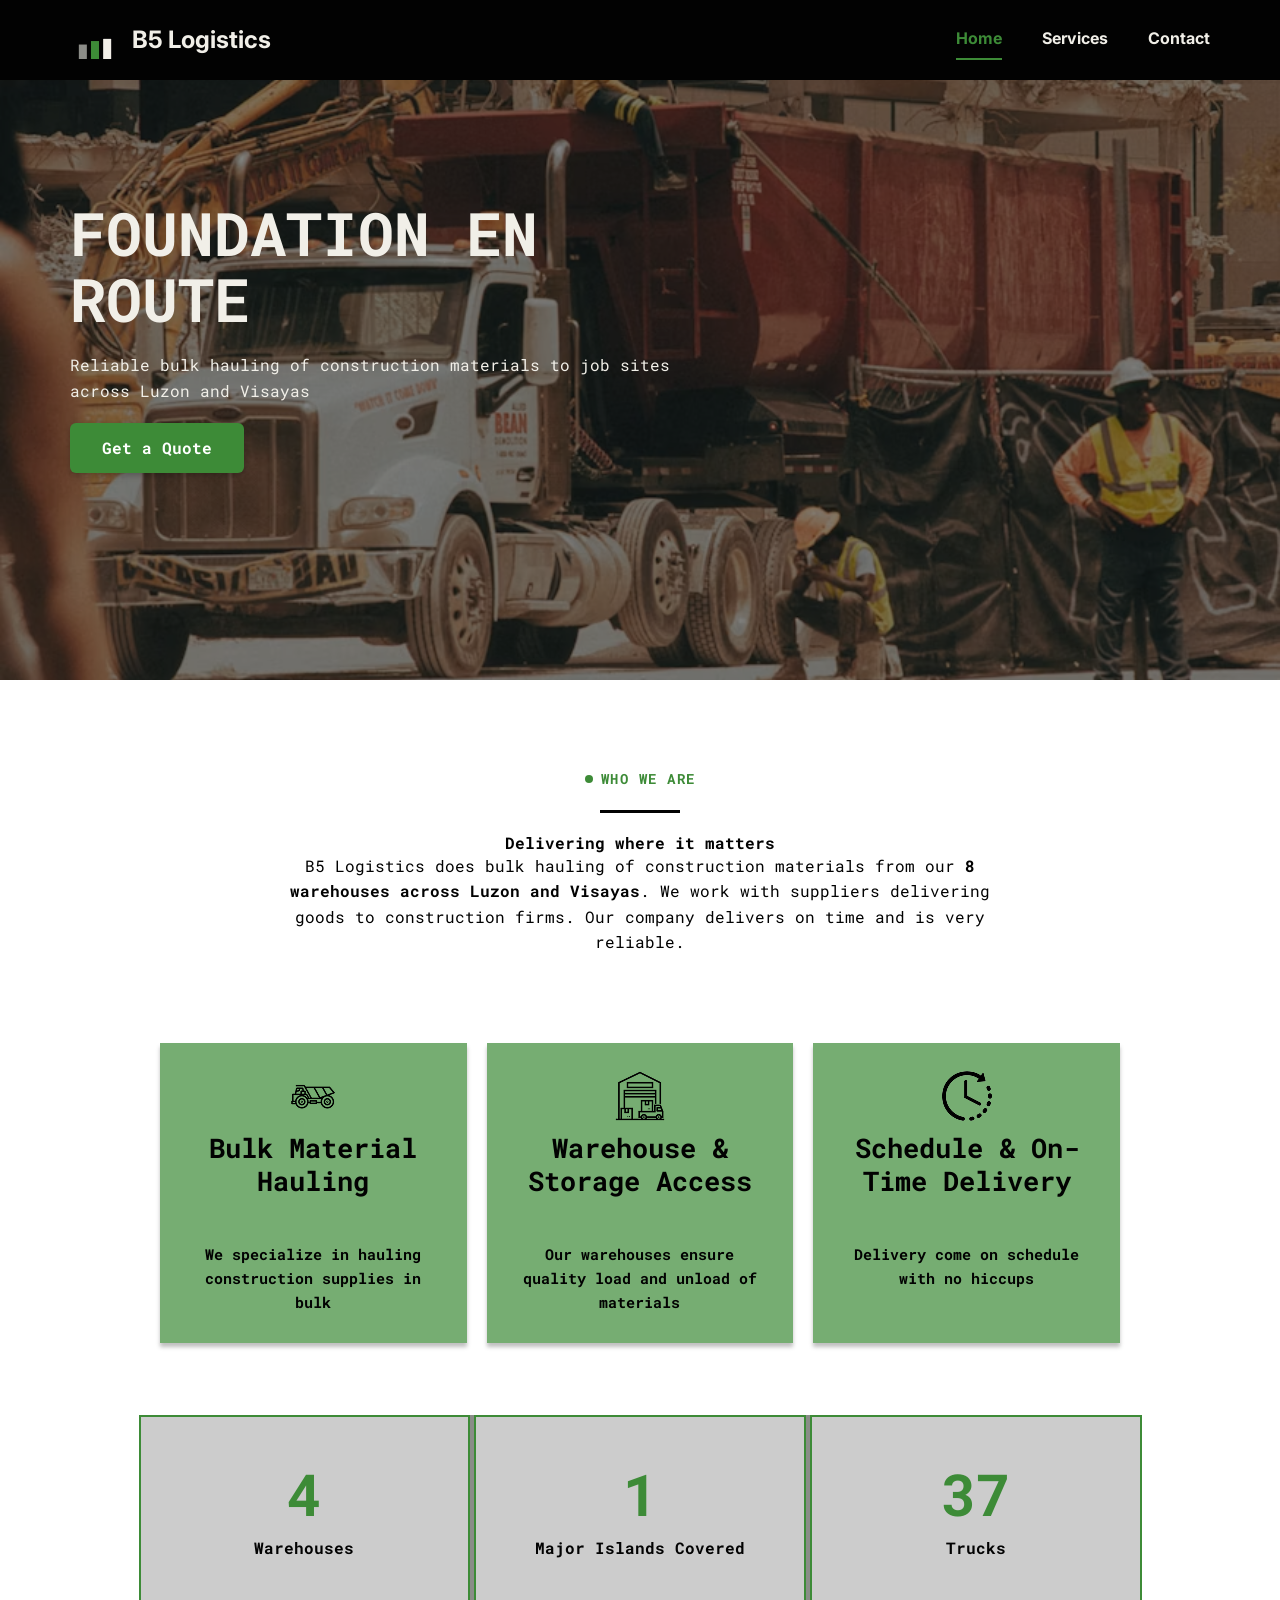
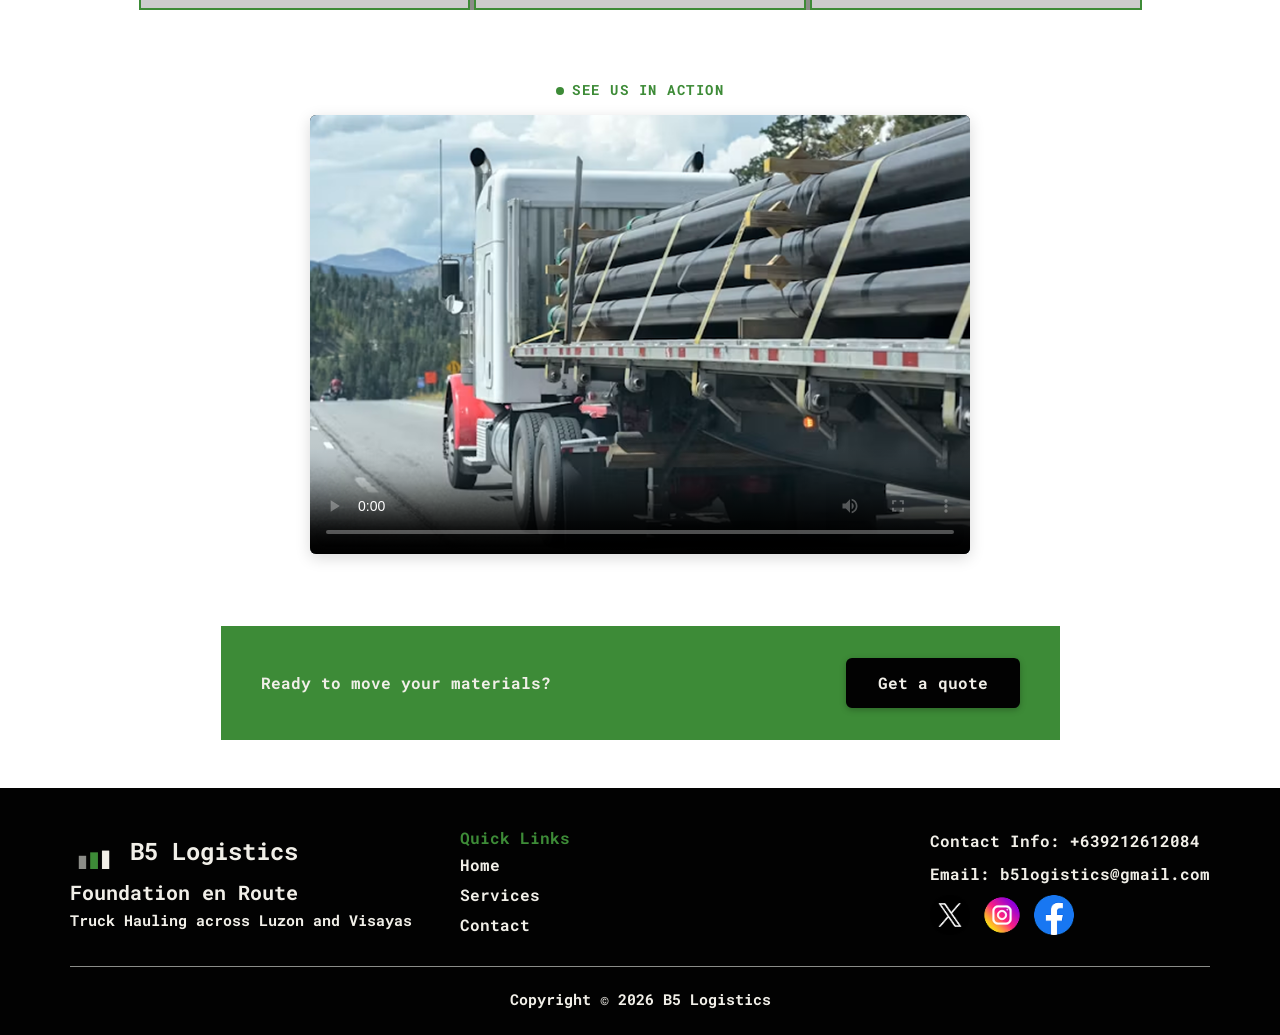
==== commit da93da2e: "added validator for contact forms, fixed hero and text header for full width" ====
--- a/index.html
+++ b/index.html
@@ -3,6 +3,7 @@
 <head>
     <meta charset="UTF-8">
     <meta name="viewport" content="width=device-width, initial-scale=1.0">
+    <link rel="icon" type="image/x-icon" href="images/B5_LOGO NO BG.png">
     <link rel="stylesheet" href="css/styles.css">
     <link rel="preconnect" href="https://fonts.googleapis.com">
     <link rel="preconnect" href="https://fonts.gstatic.com" crossorigin>
@@ -28,7 +29,7 @@
             </button>
 
             <ul class="nav-list" id="navList">
-                <li><a href="/">Home</a></li>
+                <li><a href="index.html">Home</a></li>
                 <li><a href="services.html">Services</a></li>
                 <li><a href="contact.html">Contact</a></li>
             </ul>
@@ -36,14 +37,15 @@
     </header>
 
     <main>
-        <div class="container">
-            <section class="hero">
+        <section class="hero">
                 <div class="hero-section">
                     <h1>Foundation en Route</h1>
                     <p>Reliable bulk hauling of construction materials to job sites across Luzon and Visayas</p>
                     <a href="contact.html" class="btn-primary">Get a Quote</a>
                 </div>
             </section>
+        <div class="container">
+            
 
             <section class="who-we-are">
                 <p class="eyebrow">Who we are</p>
@@ -57,19 +59,19 @@
             <section class="cards">
                 <div>
                     <img src="/images/transport 1.png" alt="truck">
-                    <h3>Bulk Material Hauling</h3> 
+                    <h3>Bulk Material Hauling</h3> <br>
                     <p>We specialize in hauling construction supplies in bulk</p>
                 </div>
 
                 <div>
                     <img src="/images/transport 2.png" alt="">
-                    <p>Warehouse & Storage Access</p> <br>
+                    <h3>Warehouse & Storage Access</h3> <br>
                     <p>Our warehouses ensure quality load and unload of materials</p>
                 </div>
 
                 <div>
                     <img src="/images/transport 3.png" alt="">
-                    <p>Schedule &amp; On-Time Delivery</p> <br>
+                    <h3>Schedule &amp; On-Time Delivery</h3> <br>
                     <p>Delivery come on schedule with no hiccups</p>
                 </div>
             </section>
--- a/css/styles.css
+++ b/css/styles.css
@@ -318,7 +318,7 @@
     padding: 0 var(--gutter) 56px;
 }
 
-.cards article {
+.cards div {
     display: flex;
     flex-direction: column;
     align-items: center;
@@ -331,8 +331,8 @@
 }
 
 .cards img { width: 50px; height: 50px; }
-.cards h3  { font-size: 1.0625rem; }
-.cards p   { font-size: 0.9375rem; }
+.cards h3  { font-size: 1.7rem; }
+.cards p   { font-size: 0.95rem; }
 
 /* Stats */
 .stats {
@@ -586,6 +586,32 @@
     border: 1.5px solid var(--concrete);
     border-radius: var(--radius);
     box-shadow: var(--shadow1);
+}
+
+.contact-form .form-status {
+    margin: 1rem 0 0;
+    padding: 0.85rem 1rem;
+    text-align: left;
+    border-left: 4px solid transparent;
+    border-radius: var(--radius);
+    font-size: 0.95rem;
+    line-height: 1.5;
+}
+
+.contact-form .form-status:empty {
+    display: none;
+}
+
+.contact-form .form-status.error {
+    color: #991b1b;
+    background-color: #fef2f2;
+    border-left-color: #dc2626;
+}
+
+.contact-form .form-status.success {
+    color: #166534;
+    background-color: #f0fdf4;
+    border-left-color: #16a34a;
 }
 
 .contact legend {
@@ -738,6 +764,8 @@
 
     .cards { grid-template-columns: repeat(3, 1fr); padding-bottom: 72px; }
 
+    
+
     .stats { flex-direction: row; align-items: stretch; margin-bottom: 72px; }
     .stats hr { display: block; width: 4px; border: 0; background-color: var(--concrete); }
     .stat { flex: 1; padding: 48px 24px; }
@@ -861,7 +889,7 @@
     .contact-form { flex: 3; }
     .contact-info { flex: 2; }
 
-    /* hover states (need a mouse, so they live in the desktop query) */
+    /* hover */
     .nav-list a:hover { color: var(--safety-green); }
     .btn-primary:hover { background-color: #2f6f2a; }
     .btn-dark:hover { background-color: #2a2a2a; }
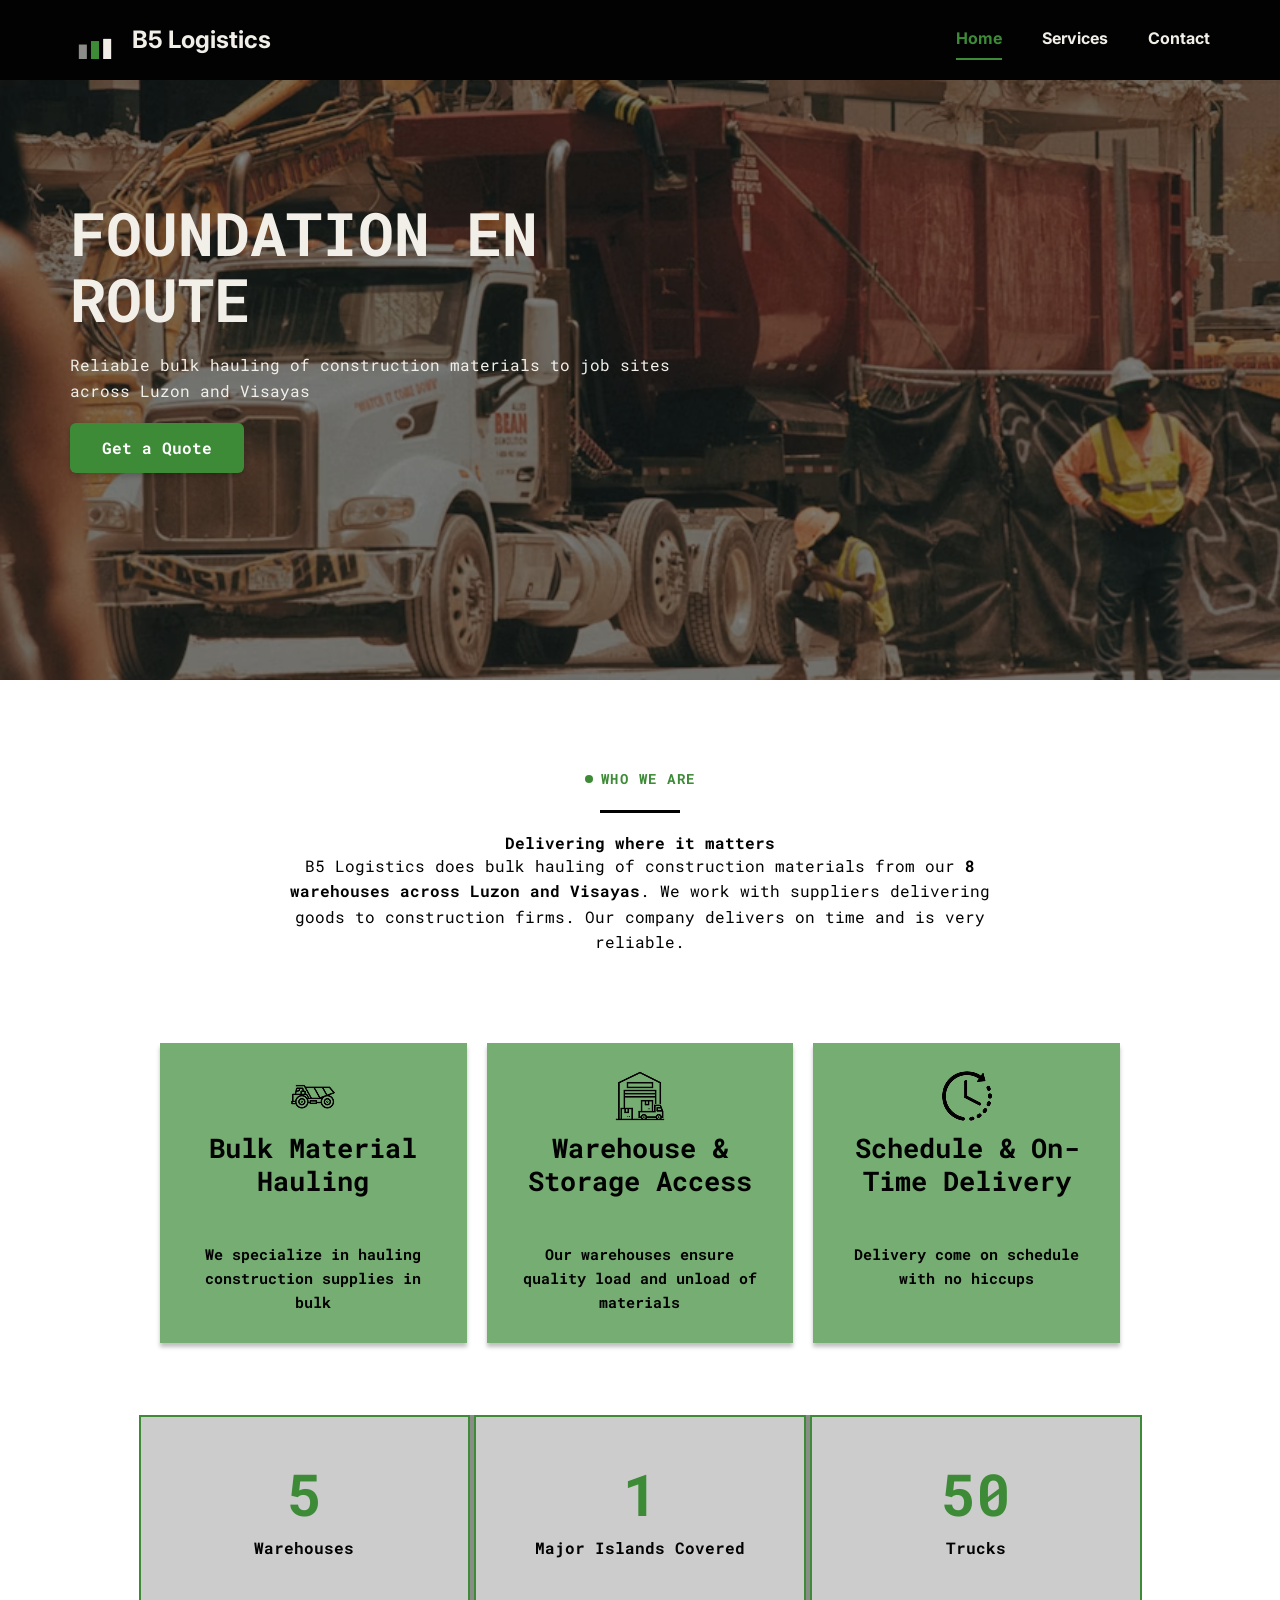
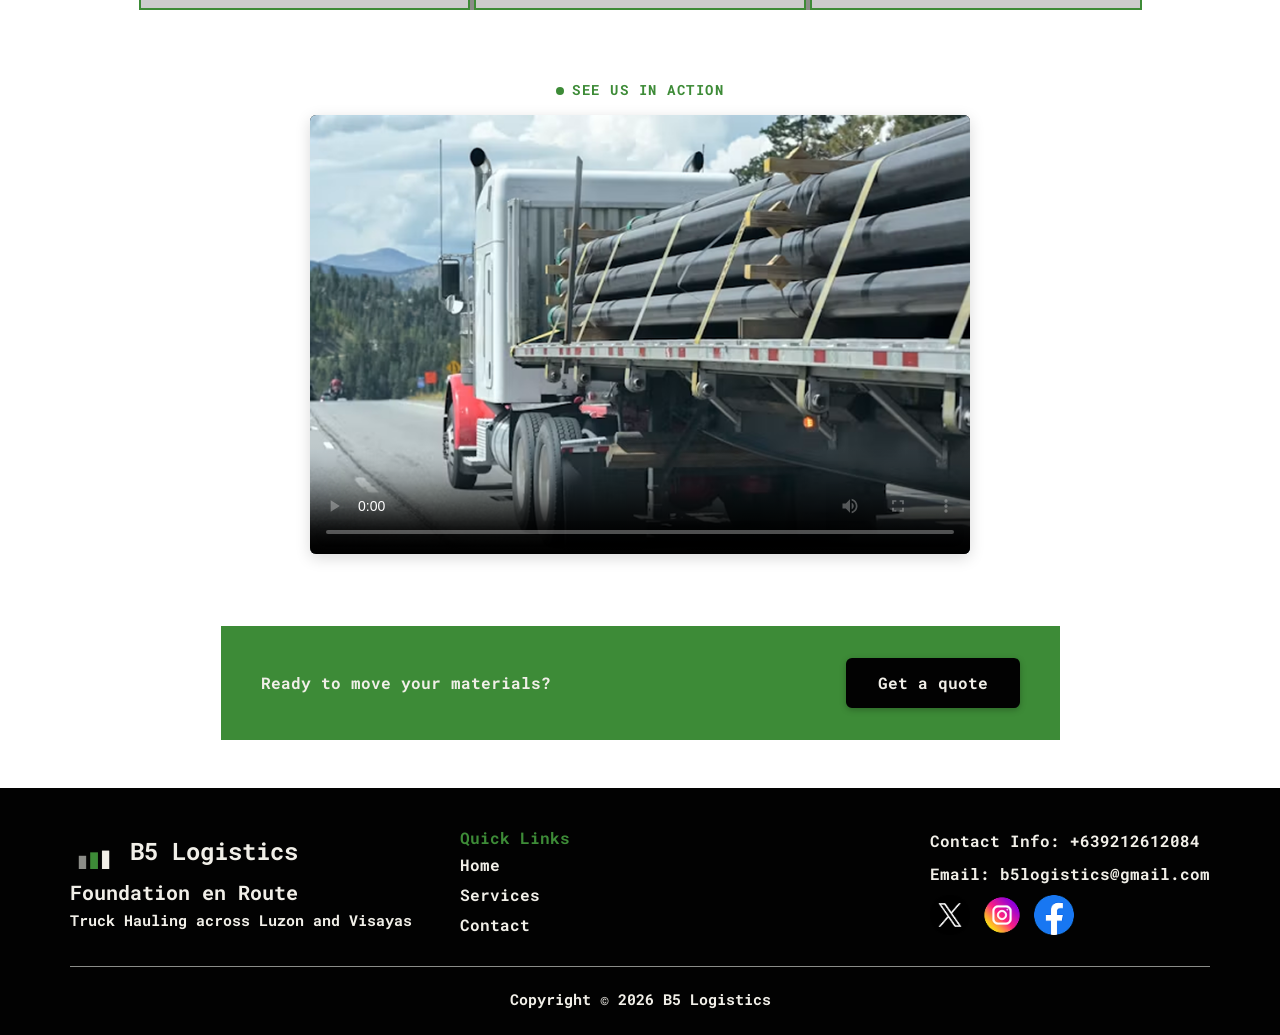
==== commit 8f8c277a: "renaming images" ====
--- a/index.html
+++ b/index.html
@@ -58,19 +58,19 @@
 
             <section class="cards">
                 <div>
-                    <img src="/images/transport 1.png" alt="truck">
+                    <img src="/images/transport-1.png" alt="truck">
                     <h3>Bulk Material Hauling</h3> <br>
                     <p>We specialize in hauling construction supplies in bulk</p>
                 </div>
 
                 <div>
-                    <img src="/images/transport 2.png" alt="">
+                    <img src="/images/transport-2.png" alt="">
                     <h3>Warehouse & Storage Access</h3> <br>
                     <p>Our warehouses ensure quality load and unload of materials</p>
                 </div>
 
                 <div>
-                    <img src="/images/transport 3.png" alt="">
+                    <img src="/images/transport-3.png" alt="">
                     <h3>Schedule &amp; On-Time Delivery</h3> <br>
                     <p>Delivery come on schedule with no hiccups</p>
                 </div>
--- a/css/styles.css
+++ b/css/styles.css
@@ -227,7 +227,7 @@
 
 /* Hero Section */
 .hero {
-    background-image: url("/images/B5\ hero\ image.avif");
+    background-image: url("../images/B5heroimage.avif");
     color: var(--off-white);
     min-height: 420px;
     position: relative;
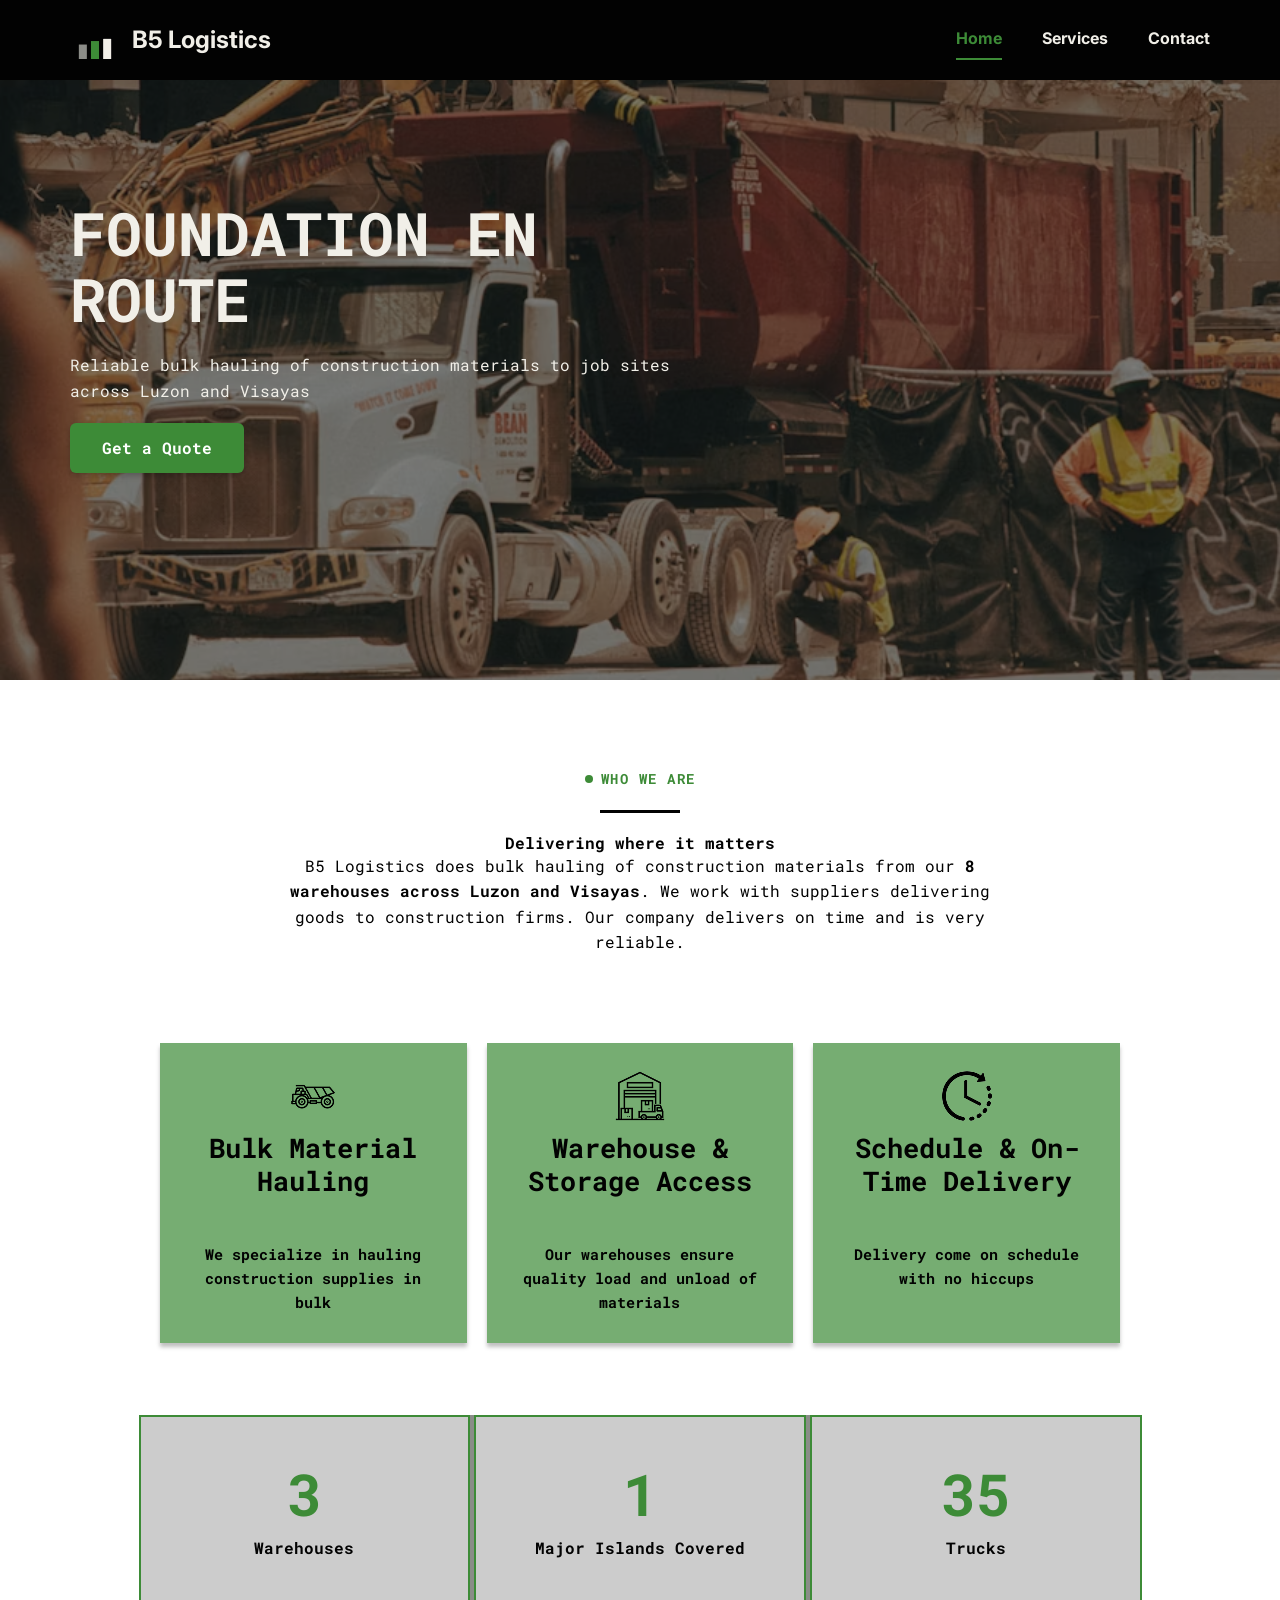
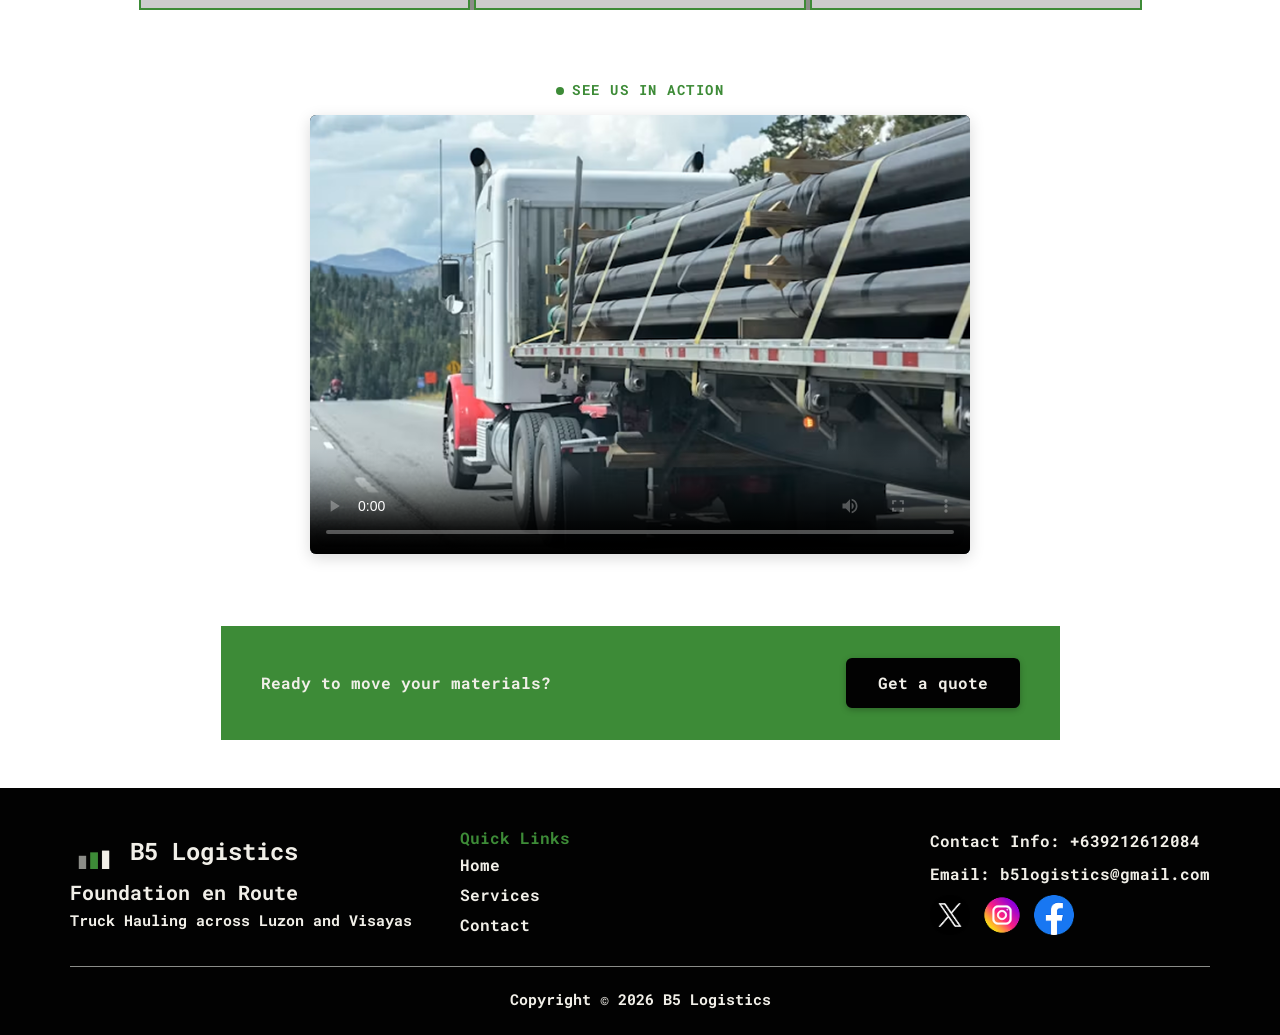
==== commit e3383e18: "fixed transport path" ====
--- a/index.html
+++ b/index.html
@@ -58,19 +58,19 @@
 
             <section class="cards">
                 <div>
-                    <img src="/images/transport-1.png" alt="truck">
+                    <img src="images/transport-1.png" alt="truck">
                     <h3>Bulk Material Hauling</h3> <br>
                     <p>We specialize in hauling construction supplies in bulk</p>
                 </div>
 
                 <div>
-                    <img src="/images/transport-2.png" alt="">
+                    <img src="images/transport-2.png" alt="">
                     <h3>Warehouse & Storage Access</h3> <br>
                     <p>Our warehouses ensure quality load and unload of materials</p>
                 </div>
 
                 <div>
-                    <img src="/images/transport-3.png" alt="">
+                    <img src="images/transport-3.png" alt="">
                     <h3>Schedule &amp; On-Time Delivery</h3> <br>
                     <p>Delivery come on schedule with no hiccups</p>
                 </div>
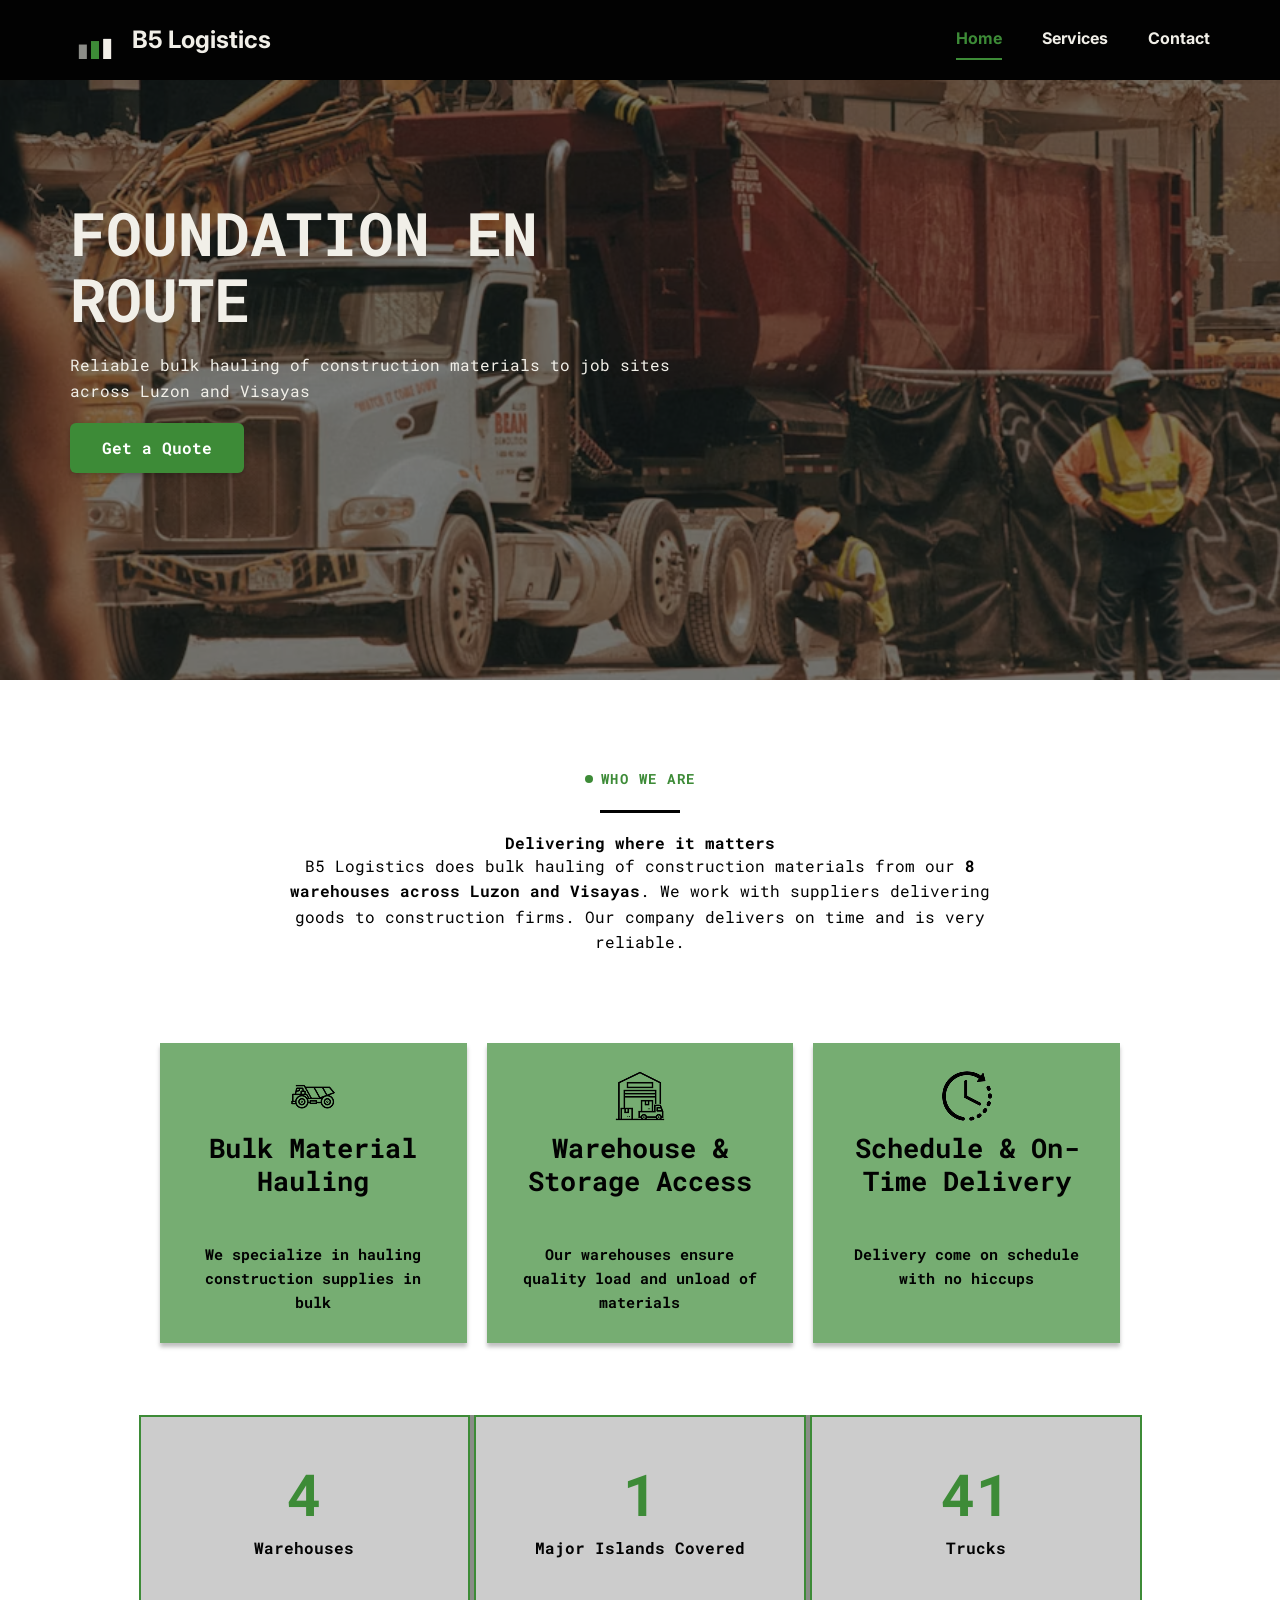
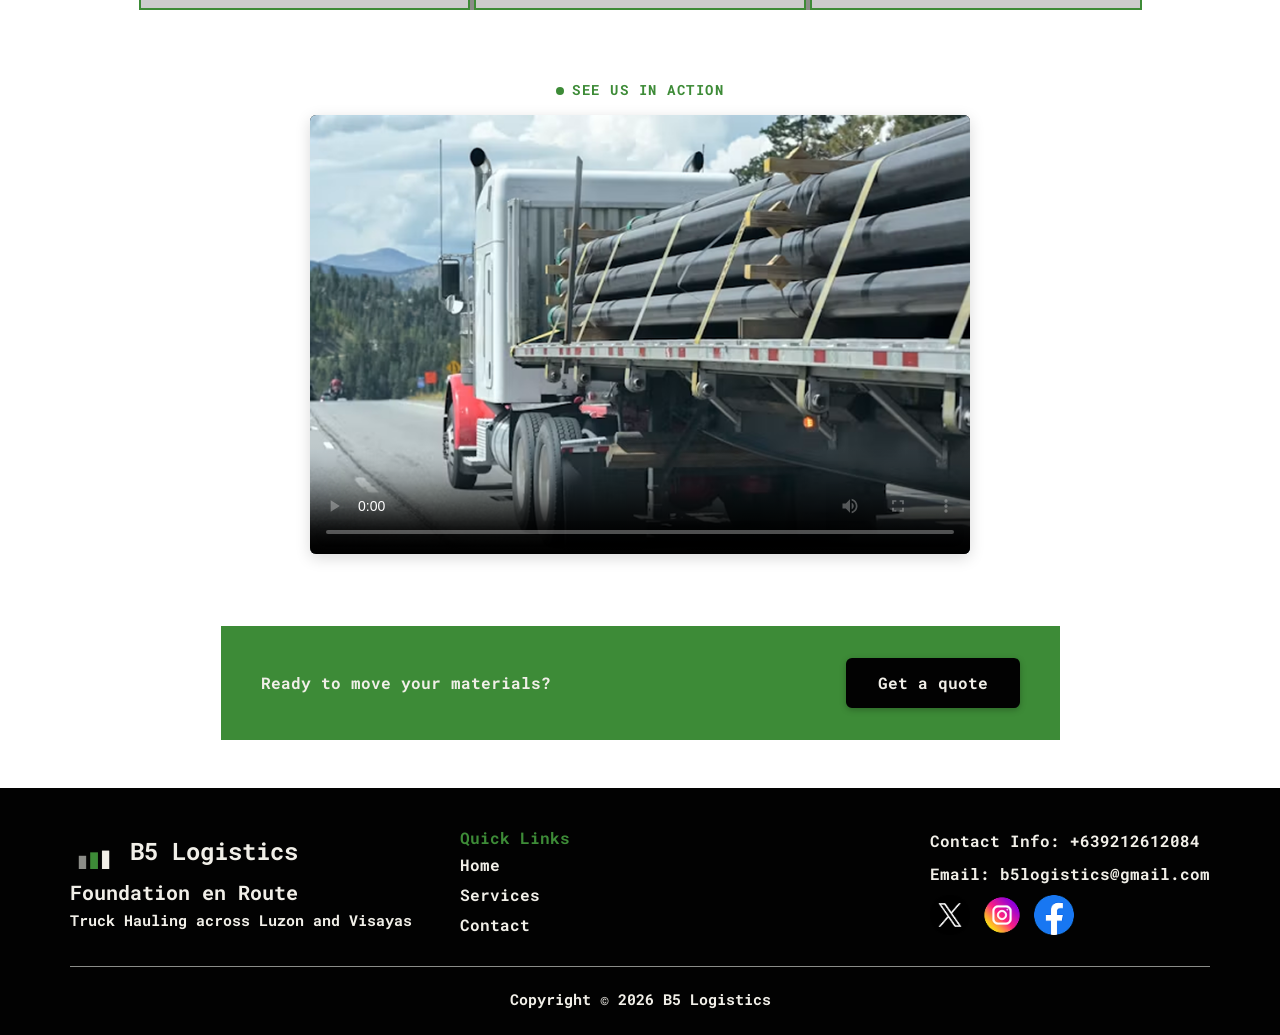
==== commit e279a3ad: "added readme" ====
--- a/index.html
+++ b/index.html
@@ -64,13 +64,13 @@
                 </div>
 
                 <div>
-                    <img src="images/transport-2.png" alt="">
+                    <img src="images/transport-2.png" alt="warehouse">
                     <h3>Warehouse & Storage Access</h3> <br>
                     <p>Our warehouses ensure quality load and unload of materials</p>
                 </div>
 
                 <div>
-                    <img src="images/transport-3.png" alt="">
+                    <img src="images/transport-3.png" alt="clock">
                     <h3>Schedule &amp; On-Time Delivery</h3> <br>
                     <p>Delivery come on schedule with no hiccups</p>
                 </div>
--- a/css/styles.css
+++ b/css/styles.css
@@ -946,4 +946,4 @@
     .coverage-table thead { color: #fff; background-color: #000; }
 
     a { text-decoration: none; }
-}
+}
